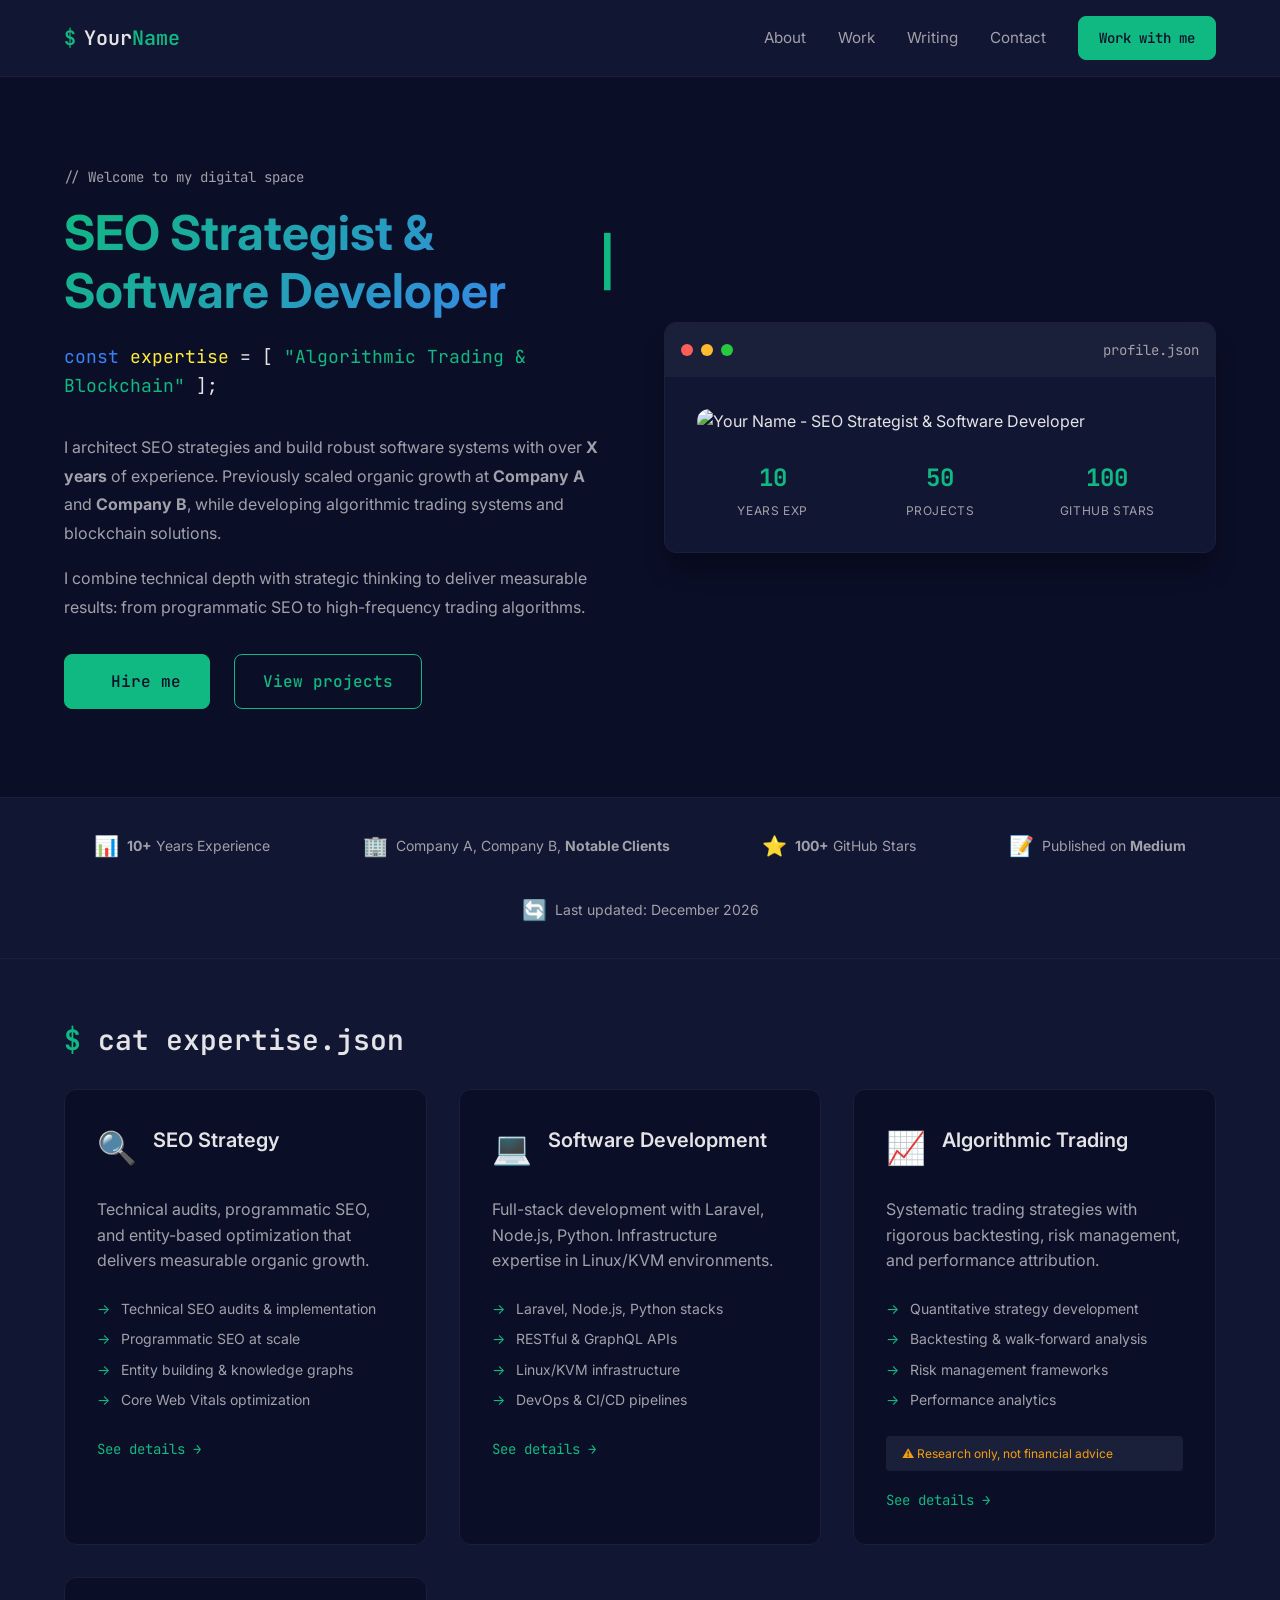
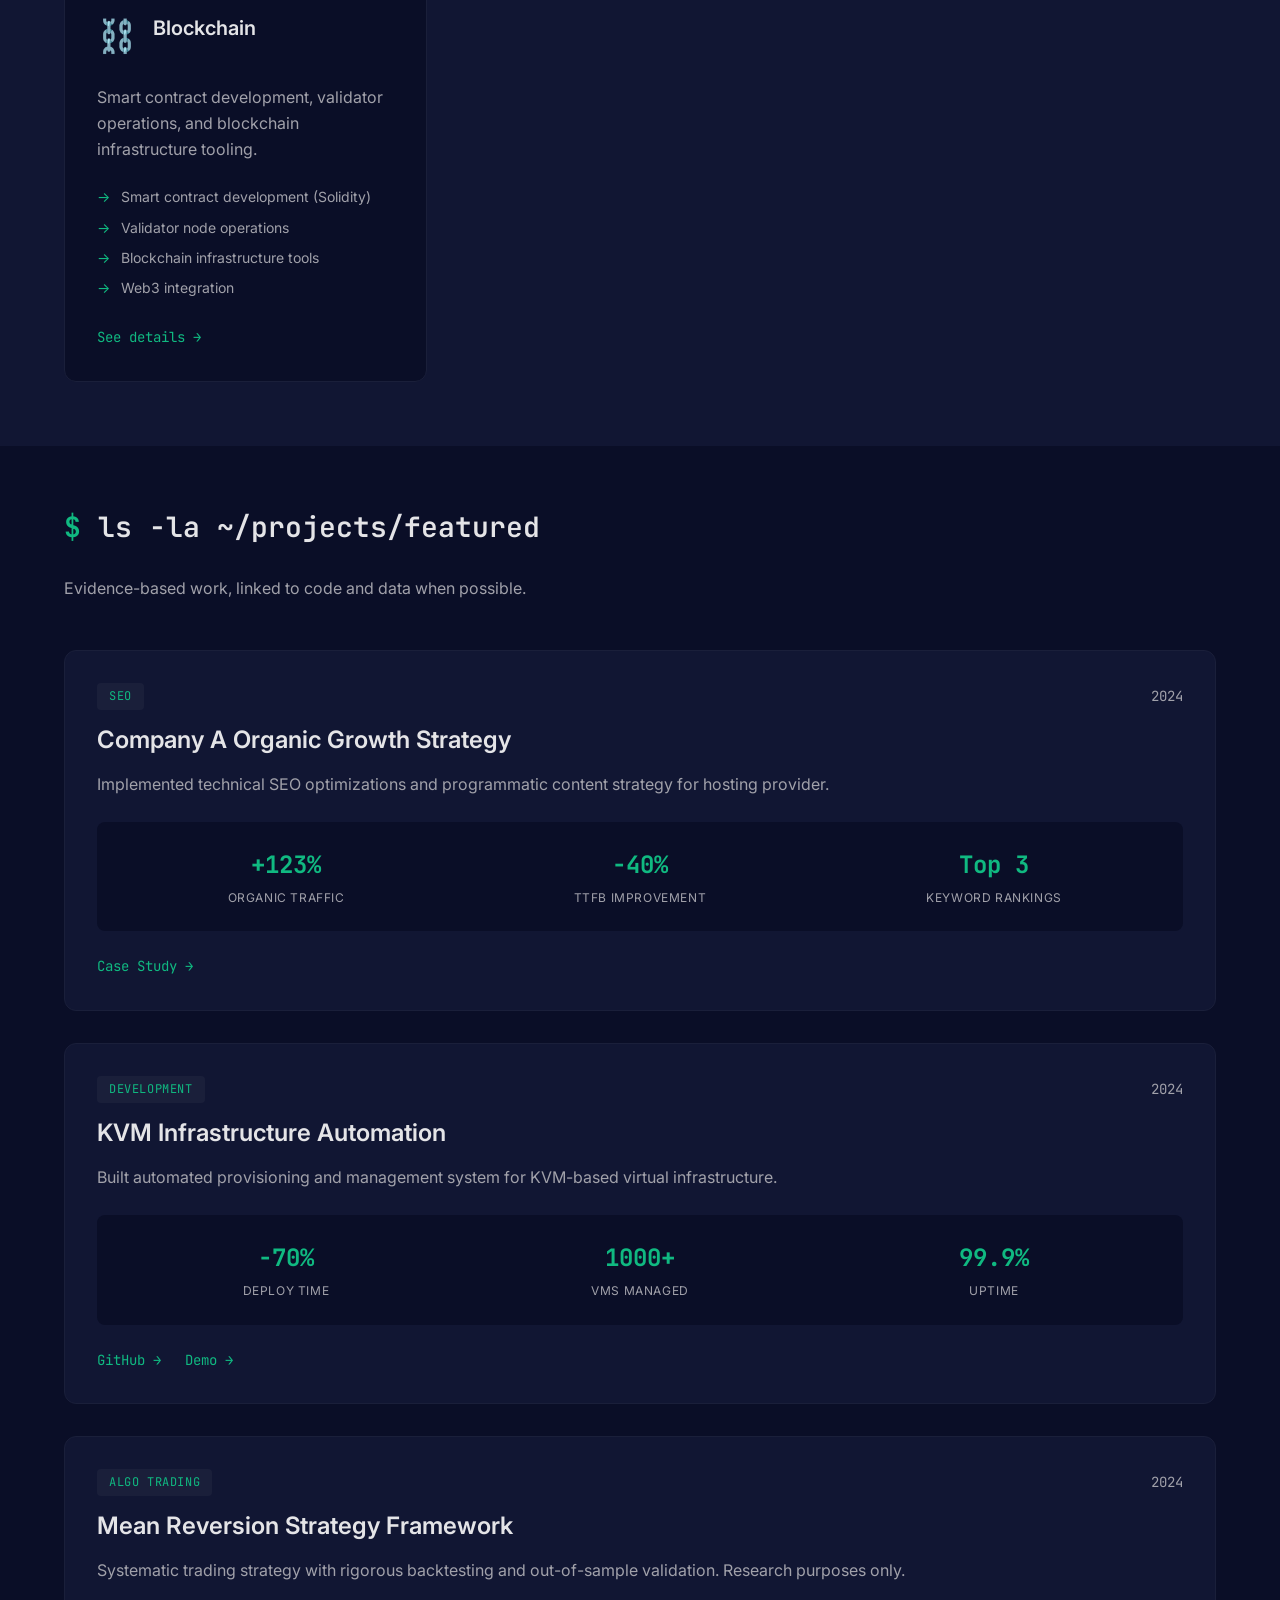
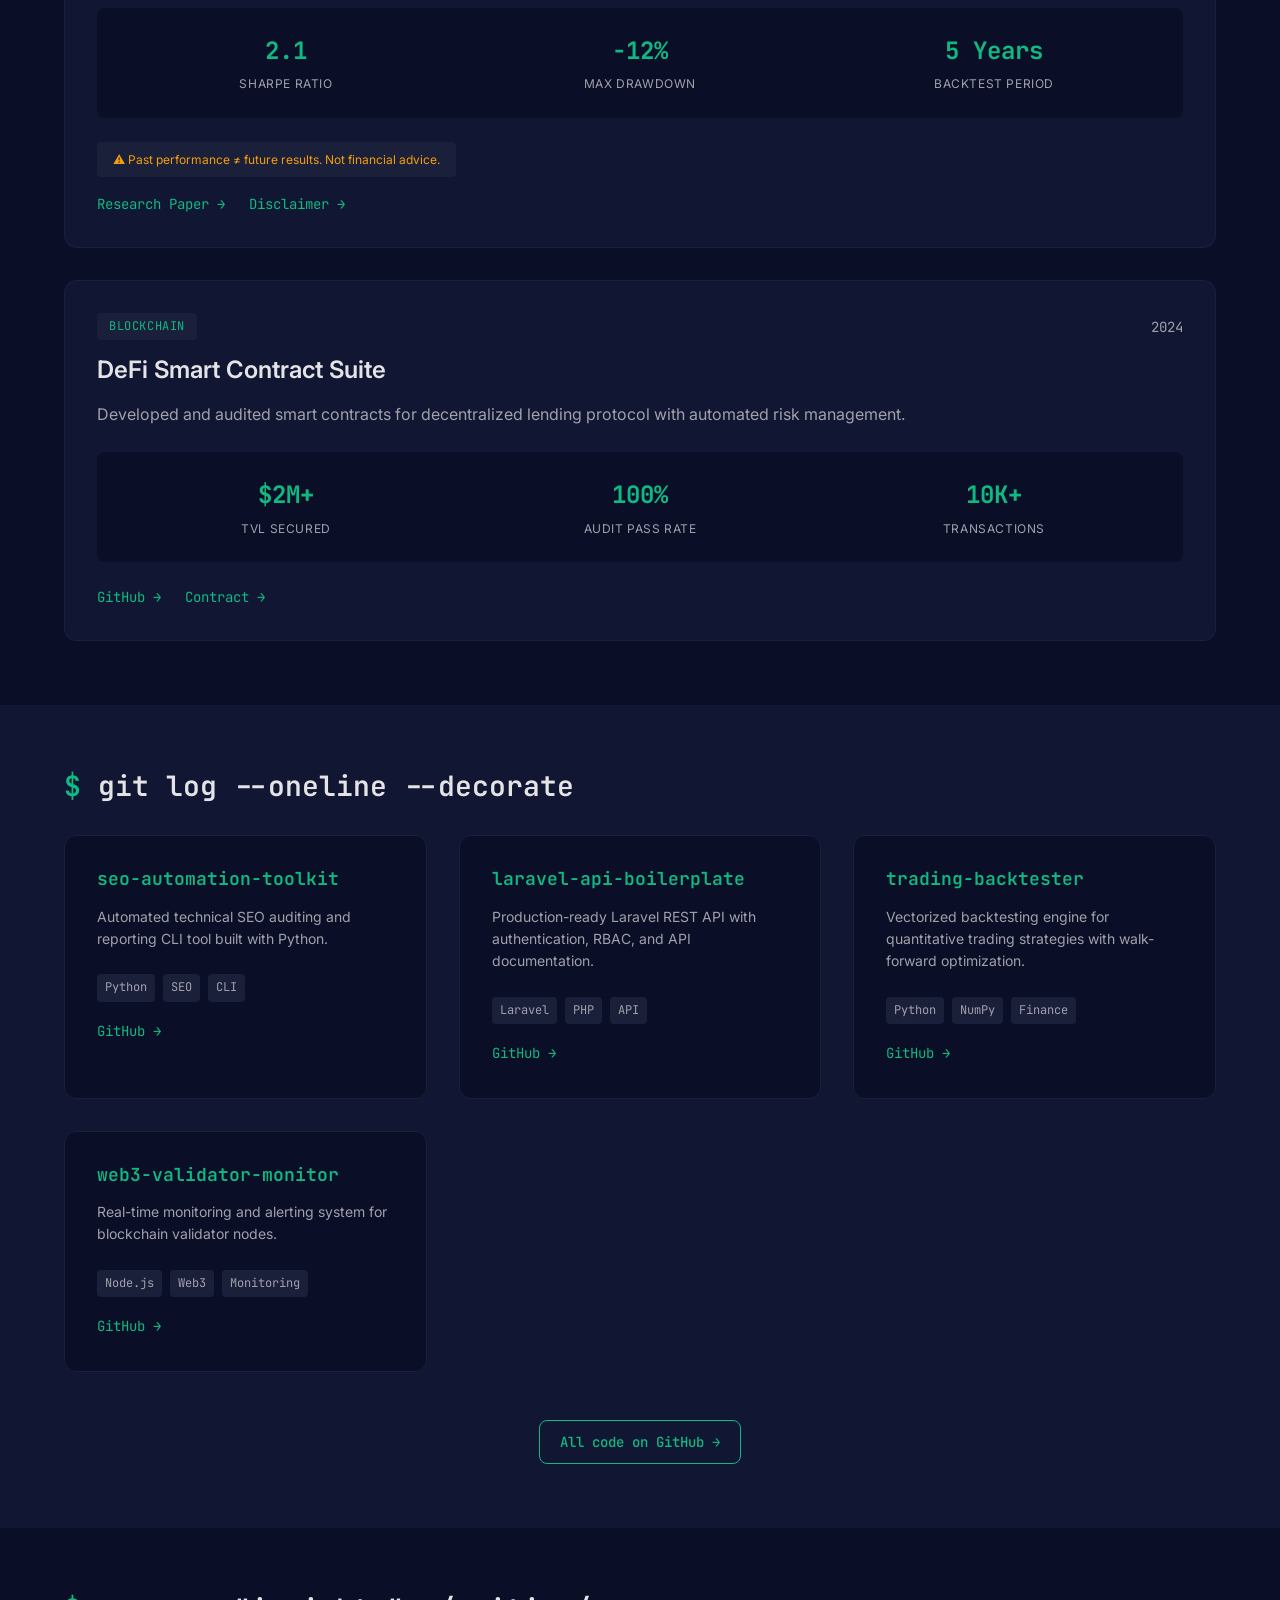
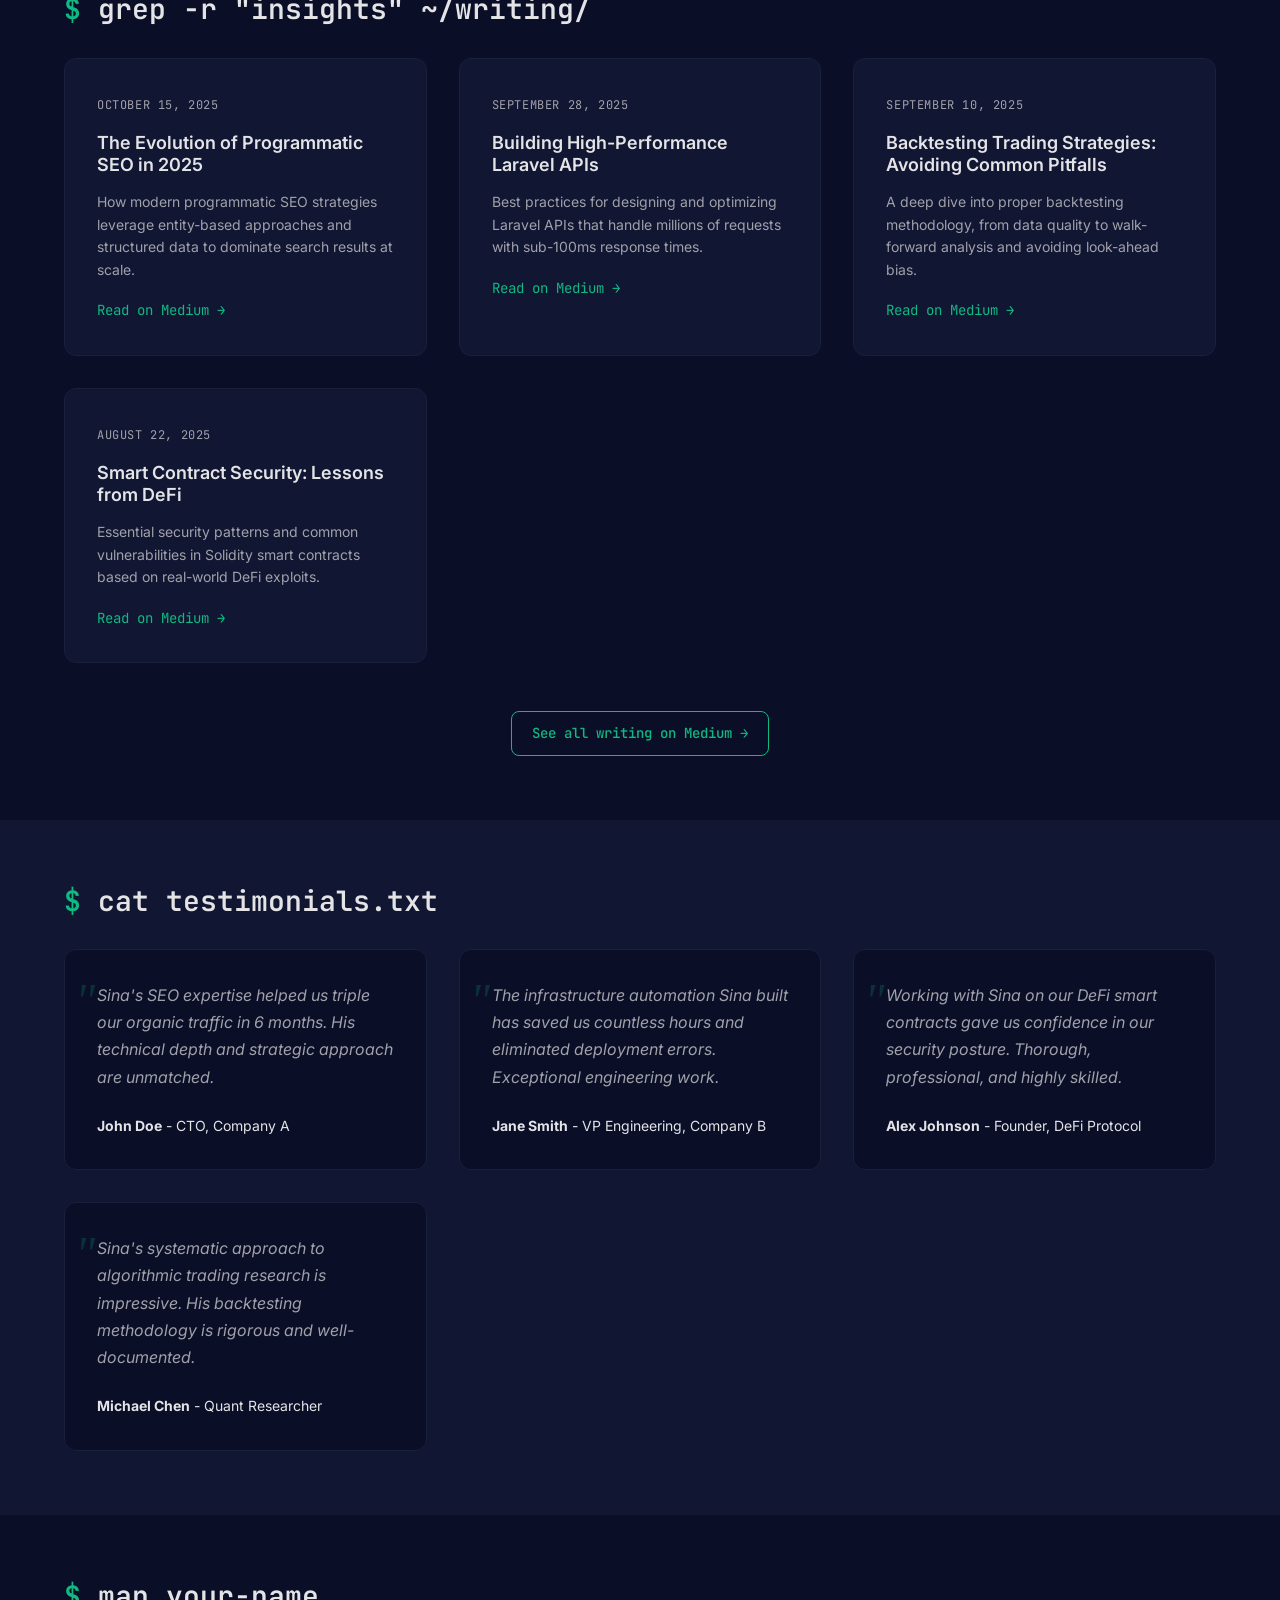
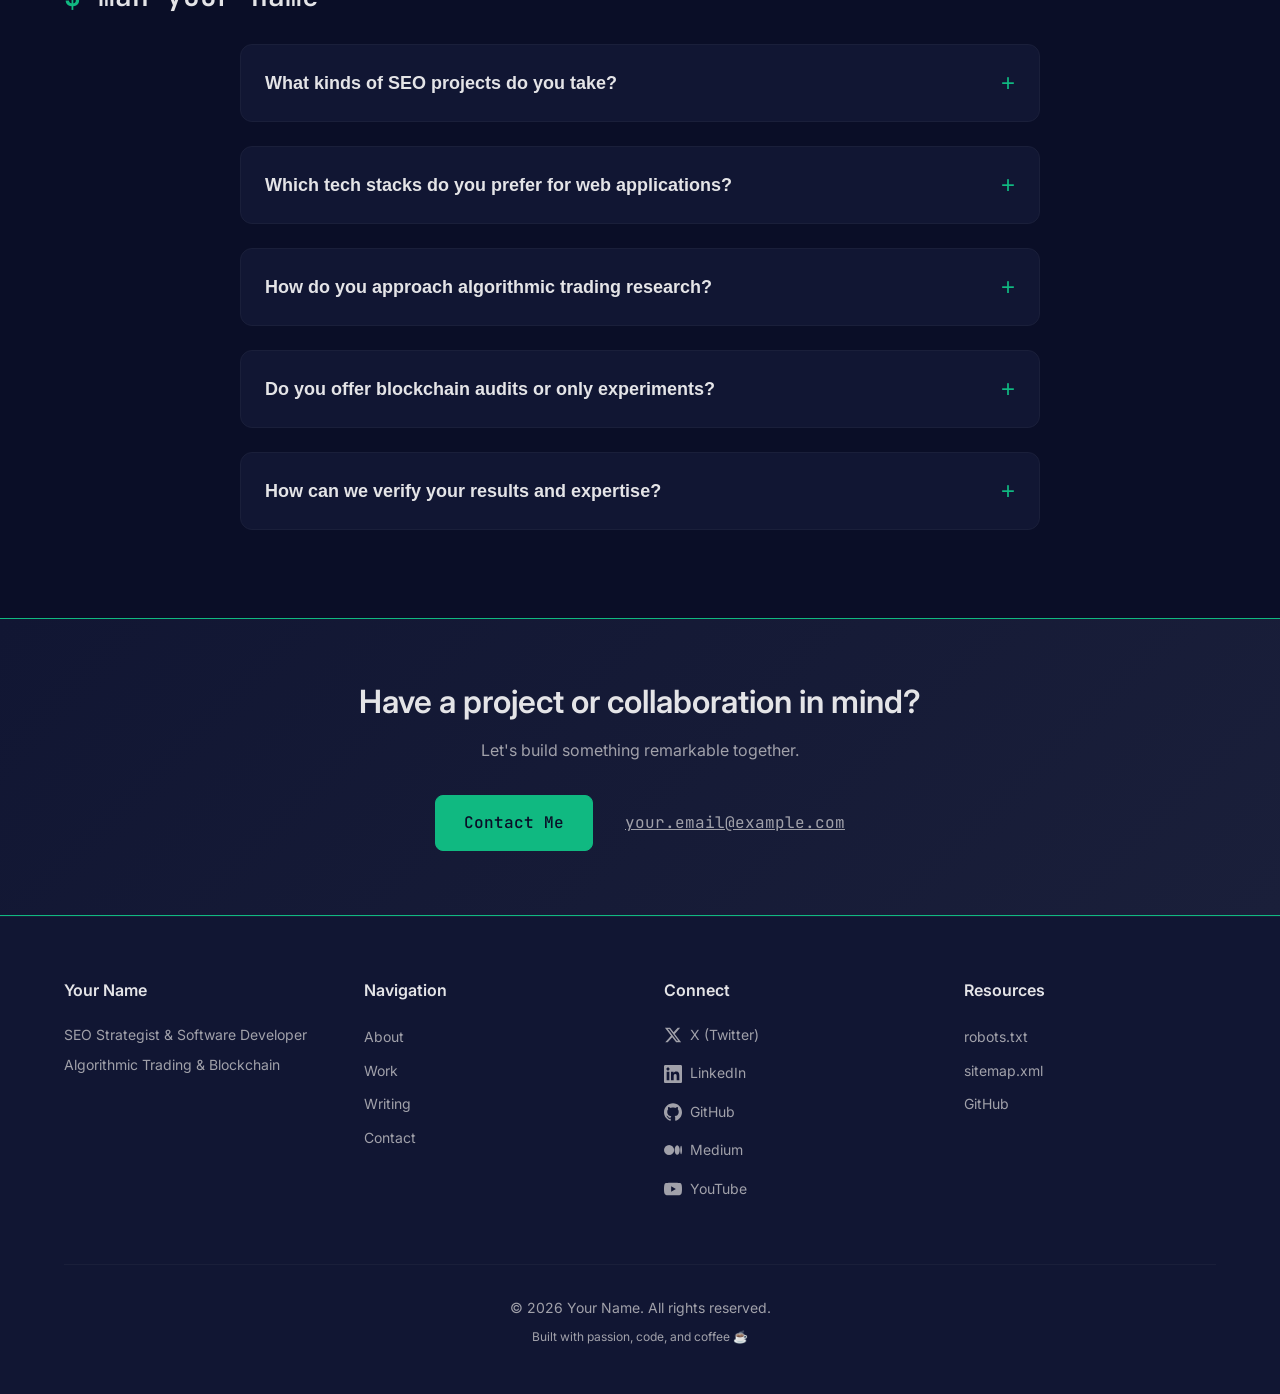
==== index.html @ f7db15b6 "Initial commit: OpenFolio - Open Source Portfolio Template Add complete portfolio template with: - R" ====
<!DOCTYPE html>
<html lang="en">
<head>
    <meta charset="UTF-8">
    <meta name="viewport" content="width=device-width, initial-scale=1.0">
    <title id="page-title">OpenFolio — Developer Portfolio Template</title>
    <meta name="description" id="page-description" content="A modern, SEO-optimized portfolio template for developers, SEO specialists, and tech professionals.">
    <meta name="author" id="page-author" content="OpenFolio">
    <meta name="robots" content="index, follow">
    <link rel="canonical" id="page-canonical" href="https://yourwebsite.com/">

    <!-- Open Graph / Facebook -->
    <meta property="og:type" content="website">
    <meta property="og:url" id="og-url" content="https://yourwebsite.com/">
    <meta property="og:title" id="og-title" content="OpenFolio — Developer Portfolio Template">
    <meta property="og:description" id="og-description" content="A modern, SEO-optimized portfolio template for developers, SEO specialists, and tech professionals.">
    <meta property="og:image" id="og-image" content="https://yourwebsite.com/assets/images/og-image.jpg">

    <!-- Twitter -->
    <meta property="twitter:card" content="summary_large_image">
    <meta property="twitter:url" id="twitter-url" content="https://yourwebsite.com/">
    <meta property="twitter:title" id="twitter-title" content="OpenFolio — Developer Portfolio Template">
    <meta property="twitter:description" id="twitter-description" content="A modern, SEO-optimized portfolio template for developers, SEO specialists, and tech professionals.">
    <meta property="twitter:image" id="twitter-image" content="https://yourwebsite.com/assets/images/og-image.jpg">

    <!-- Favicon -->
    <link rel="icon" type="image/svg+xml" href="/assets/favicon.svg">

    <!-- Styles -->
    <link rel="stylesheet" href="/css/style.css">

    <!-- Fonts -->
    <link rel="preconnect" href="https://fonts.googleapis.com">
    <link rel="preconnect" href="https://fonts.gstatic.com" crossorigin>
    <link href="https://fonts.googleapis.com/css2?family=JetBrains+Mono:wght@300;400;500;600;700&family=Inter:wght@300;400;500;600;700&display=swap" rel="stylesheet">

    <!-- Structured Data will be injected by JavaScript -->
    <script type="application/ld+json" id="person-schema"></script>
    <script type="application/ld+json" id="website-schema"></script>
    <script type="application/ld+json" id="breadcrumb-schema"></script>
    <script type="application/ld+json" id="faq-schema"></script>
</head>
<body>
    <!-- Terminal Boot Loader -->
    <div id="boot-loader" class="boot-loader">
        <div class="terminal-window">
            <div class="terminal-header">
                <span class="terminal-button close"></span>
                <span class="terminal-button minimize"></span>
                <span class="terminal-button maximize"></span>
                <span class="terminal-title" id="boot-terminal-title">user@openfolio:~$</span>
            </div>
            <div class="terminal-body">
                <div class="boot-line">Initializing OpenFolio v1.0.0...</div>
                <div class="boot-line">Loading modules: [SEO] [Programming] [AlgoTrading] [Blockchain]</div>
                <div class="boot-line">System ready. Welcome.</div>
            </div>
        </div>
    </div>

    <!-- Header -->
    <header class="header">
        <nav class="navbar">
            <div class="container">
                <div class="nav-brand">
                    <a href="/" class="logo">
                        <span class="prompt">$</span> <span id="nav-logo-text">OpenFolio</span>
                    </a>
                </div>
                <div class="nav-menu" id="navMenu">
                    <a href="#about" class="nav-link">About</a>
                    <a href="#work" class="nav-link">Work</a>
                    <a href="#writing" class="nav-link">Writing</a>
                    <a href="#contact" class="nav-link">Contact</a>
                    <a href="#contact" class="btn btn-primary">Work with me</a>
                </div>
                <button class="nav-toggle" id="navToggle">
                    <span></span>
                    <span></span>
                    <span></span>
                </button>
            </div>
        </nav>
    </header>

    <!-- Hero Section -->
    <section class="hero" id="about">
        <div class="container">
            <div class="hero-content">
                <div class="hero-text">
                    <div class="code-comment">// Welcome to my digital space</div>
                    <h1 class="hero-title">
                        <span class="typing-effect" id="hero-title-text">SEO Strategist & Software Developer</span>
                        <span class="cursor">|</span>
                    </h1>
                    <p class="hero-subtitle">
                        <span class="keyword">const</span> <span class="variable">expertise</span> = [
                        <span class="string" id="hero-subtitle-text">"Development", "SEO"</span>
                        ];
                    </p>
                    <div class="hero-bio" id="hero-bio">
                        <p>Edit your bio in config.json to tell your story.</p>
                    </div>
                    <div class="hero-cta">
                        <a href="#contact" class="btn btn-primary btn-lg">
                            <span class="prompt">$</span> Hire me
                        </a>
                        <a href="#work" class="btn btn-secondary btn-lg">View projects</a>
                    </div>
                </div>
                <div class="hero-image">
                    <div class="image-wrapper">
                        <div class="code-window">
                            <div class="window-header">
                                <span class="dot red"></span>
                                <span class="dot yellow"></span>
                                <span class="dot green"></span>
                                <span class="window-title">profile.json</span>
                            </div>
                            <div class="window-body">
                                <img src="/assets/images/headshot.jpg" alt="Headshot" class="headshot" id="hero-headshot">
                                <div class="profile-stats">
                                    <div class="stat-item">
                                        <span class="stat-value" data-count="10" id="stat-years">0</span>
                                        <span class="stat-label">Years Exp</span>
                                    </div>
                                    <div class="stat-item">
                                        <span class="stat-value" data-count="50" id="stat-projects">0</span>
                                        <span class="stat-label">Projects</span>
                                    </div>
                                    <div class="stat-item">
                                        <span class="stat-value" data-count="100" id="stat-stars">0</span>
                                        <span class="stat-label">GitHub Stars</span>
                                    </div>
                                </div>
                            </div>
                        </div>
                    </div>
                </div>
            </div>
        </div>
    </section>

    <!-- Trust Bar -->
    <section class="trust-bar">
        <div class="container">
            <div class="trust-indicators" id="trust-indicators">
                <!-- Dynamically populated from config.json -->
            </div>
        </div>
    </section>

    <!-- Expertise Section -->
    <section class="pillars" id="services">
        <div class="container">
            <h2 class="section-title">
                <span class="prompt">$</span> cat expertise.json
            </h2>
            <div class="pillars-grid" id="expertise-grid">
                <!-- Dynamically populated from config.json -->
            </div>
        </div>
    </section>

    <!-- Selected Work -->
    <section class="work" id="work">
        <div class="container">
            <h2 class="section-title">
                <span class="prompt">$</span> ls -la ~/projects/featured
            </h2>
            <p class="section-subtitle">Evidence-based work, linked to code and data when possible.</p>
            <div class="work-grid" id="work-grid">
                <!-- Dynamically populated from config.json -->
            </div>
        </div>
    </section>

    <!-- Projects & Code -->
    <section class="projects">
        <div class="container">
            <h2 class="section-title">
                <span class="prompt">$</span> git log --oneline --decorate
            </h2>
            <div class="projects-grid" id="projects-grid">
                <!-- Dynamically populated from config.json -->
            </div>
            <div class="projects-footer">
                <a href="#" id="github-all-link" class="btn btn-secondary" target="_blank" rel="noopener">
                    All code on GitHub →
                </a>
            </div>
        </div>
    </section>

    <!-- Writing -->
    <section class="writing" id="writing">
        <div class="container">
            <h2 class="section-title">
                <span class="prompt">$</span> grep -r "insights" ~/writing/
            </h2>
            <div class="articles-grid" id="articles-grid">
                <!-- Dynamically populated from config.json -->
            </div>
            <div class="writing-footer">
                <a href="#" id="medium-all-link" class="btn btn-secondary" target="_blank" rel="noopener ugc nofollow">
                    See all writing on Medium →
                </a>
            </div>
        </div>
    </section>

    <!-- Testimonials -->
    <section class="testimonials">
        <div class="container">
            <h2 class="section-title">
                <span class="prompt">$</span> cat testimonials.txt
            </h2>
            <div class="testimonials-grid" id="testimonials-grid">
                <!-- Dynamically populated from config.json -->
            </div>
        </div>
    </section>

    <!-- FAQs -->
    <section class="faq">
        <div class="container">
            <h2 class="section-title">
                <span class="prompt">$</span> man <span id="faq-name">openfolio</span>
            </h2>
            <div class="faq-list" id="faq-list">
                <!-- Dynamically populated from config.json -->
            </div>
        </div>
    </section>

    <!-- Contact Strip -->
    <section class="contact-strip" id="contact">
        <div class="container">
            <div class="contact-content">
                <h2 class="contact-title">Have a project or collaboration in mind?</h2>
                <p class="contact-text">Let's build something remarkable together.</p>
                <div class="contact-actions">
                    <a href="#contact" class="btn btn-primary btn-lg" id="contact-btn">Contact Me</a>
                    <a href="mailto:your.email@example.com" class="email-link" id="email-link">your.email@example.com</a>
                </div>
            </div>
        </div>
    </section>

    <!-- Footer -->
    <footer class="footer">
        <div class="container">
            <div class="footer-grid">
                <div class="footer-col">
                    <h4 class="footer-title" id="footer-name">OpenFolio</h4>
                    <p class="footer-text" id="footer-title">Developer Portfolio Template</p>
                    <p class="footer-text" id="footer-subtitle">Modern & SEO-Optimized</p>
                </div>

                <div class="footer-col">
                    <h4 class="footer-title">Navigation</h4>
                    <ul class="footer-links">
                        <li><a href="#about">About</a></li>
                        <li><a href="#work">Work</a></li>
                        <li><a href="#writing">Writing</a></li>
                        <li><a href="#contact">Contact</a></li>
                    </ul>
                </div>

                <div class="footer-col">
                    <h4 class="footer-title">Connect</h4>
                    <ul class="footer-social" id="footer-social">
                        <!-- Dynamically populated from config.json -->
                    </ul>
                </div>

                <div class="footer-col">
                    <h4 class="footer-title">Resources</h4>
                    <ul class="footer-links">
                        <li><a href="/robots.txt">robots.txt</a></li>
                        <li><a href="/sitemap.xml">sitemap.xml</a></li>
                        <li><a href="https://github.com/sina-nasiri/openfolio" target="_blank" rel="noopener">GitHub</a></li>
                    </ul>
                </div>
            </div>

            <div class="footer-bottom">
                <p class="copyright" id="footer-copyright">
                    © <span id="current-year">2025</span> OpenFolio. Open Source Portfolio Template.
                </p>
                <p class="footer-meta">
                    Built with passion, code, and coffee ☕
                </p>
            </div>
        </div>
    </footer>

    <!-- Scripts -->
    <script src="/js/main.js"></script>
</body>
</html>
---- css/style.css ----
/* =========================================
   OpenFolio - Developer Portfolio Theme
   Modern, Terminal-Inspired Design
   ========================================= */

/* CSS Variables */
:root {
  /* Colors - Terminal Theme */
  --color-bg: #0a0e27;
  --color-bg-secondary: #111633;
  --color-bg-tertiary: #1a1f3a;
  --color-text: #e4e4e7;
  --color-text-muted: #a1a1aa;
  --color-primary: #10b981;
  --color-primary-dark: #059669;
  --color-accent: #3b82f6;
  --color-warning: #f59e0b;
  --color-error: #ef4444;
  --color-terminal-green: #00ff41;
  --color-terminal-blue: #00d9ff;
  --color-terminal-yellow: #ffeb3b;

  /* Typography */
  --font-mono: 'JetBrains Mono', 'Fira Code', 'Courier New', monospace;
  --font-sans: 'Inter', -apple-system, BlinkMacSystemFont, 'Segoe UI', sans-serif;

  /* Spacing */
  --spacing-xs: 0.5rem;
  --spacing-sm: 1rem;
  --spacing-md: 1.5rem;
  --spacing-lg: 2rem;
  --spacing-xl: 3rem;
  --spacing-2xl: 4rem;

  /* Border Radius */
  --radius-sm: 0.25rem;
  --radius-md: 0.5rem;
  --radius-lg: 0.75rem;
  --radius-xl: 1rem;

  /* Transitions */
  --transition-fast: 150ms ease;
  --transition-base: 300ms ease;
  --transition-slow: 500ms ease;

  /* Shadows */
  --shadow-sm: 0 1px 2px 0 rgba(0, 0, 0, 0.3);
  --shadow-md: 0 4px 6px -1px rgba(0, 0, 0, 0.3);
  --shadow-lg: 0 10px 15px -3px rgba(0, 0, 0, 0.3);
  --shadow-xl: 0 20px 25px -5px rgba(0, 0, 0, 0.3);
  --shadow-glow: 0 0 20px rgba(16, 185, 129, 0.3);
}

/* Reset & Base Styles */
* {
  margin: 0;
  padding: 0;
  box-sizing: border-box;
}

html {
  scroll-behavior: smooth;
  font-size: 16px;
}

body {
  font-family: var(--font-sans);
  background-color: var(--color-bg);
  color: var(--color-text);
  line-height: 1.6;
  overflow-x: hidden;
}

/* Typography */
h1, h2, h3, h4, h5, h6 {
  font-weight: 600;
  line-height: 1.2;
  margin-bottom: var(--spacing-sm);
}

h1 { font-size: 2.5rem; }
h2 { font-size: 2rem; }
h3 { font-size: 1.5rem; }
h4 { font-size: 1.25rem; }

p {
  margin-bottom: var(--spacing-sm);
}

a {
  color: var(--color-primary);
  text-decoration: none;
  transition: color var(--transition-fast);
}

a:hover {
  color: var(--color-primary-dark);
}

/* Container */
.container {
  max-width: 1200px;
  margin: 0 auto;
  padding: 0 var(--spacing-md);
}

/* Terminal Boot Loader */
.boot-loader {
  position: fixed;
  top: 0;
  left: 0;
  width: 100%;
  height: 100%;
  background-color: var(--color-bg);
  display: flex;
  align-items: center;
  justify-content: center;
  z-index: 9999;
  animation: fadeOut 0.5s ease 2.5s forwards;
}

@keyframes fadeOut {
  to {
    opacity: 0;
    visibility: hidden;
  }
}

.terminal-window {
  background-color: var(--color-bg-secondary);
  border-radius: var(--radius-lg);
  overflow: hidden;
  box-shadow: var(--shadow-xl);
  min-width: 500px;
  border: 1px solid var(--color-bg-tertiary);
}

.terminal-header {
  background-color: var(--color-bg-tertiary);
  padding: var(--spacing-sm);
  display: flex;
  align-items: center;
  gap: var(--spacing-xs);
}

.terminal-button {
  width: 12px;
  height: 12px;
  border-radius: 50%;
}

.terminal-button.close { background-color: #ff5f56; }
.terminal-button.minimize { background-color: #ffbd2e; }
.terminal-button.maximize { background-color: #27c93f; }

.terminal-title {
  margin-left: auto;
  font-family: var(--font-mono);
  font-size: 0.875rem;
  color: var(--color-text-muted);
}

.terminal-body {
  padding: var(--spacing-lg);
  font-family: var(--font-mono);
  font-size: 0.875rem;
}

.boot-line {
  color: var(--color-terminal-green);
  margin-bottom: var(--spacing-xs);
  opacity: 0;
  animation: typeIn 0.5s ease forwards;
}

.boot-line:nth-child(1) { animation-delay: 0.3s; }
.boot-line:nth-child(2) { animation-delay: 0.8s; }
.boot-line:nth-child(3) { animation-delay: 1.5s; }

@keyframes typeIn {
  from { opacity: 0; transform: translateX(-10px); }
  to { opacity: 1; transform: translateX(0); }
}

/* Header & Navigation */
.header {
  background-color: var(--color-bg-secondary);
  border-bottom: 1px solid var(--color-bg-tertiary);
  position: sticky;
  top: 0;
  z-index: 100;
  backdrop-filter: blur(10px);
}

.navbar {
  padding: var(--spacing-sm) 0;
}

.navbar .container {
  display: flex;
  justify-content: space-between;
  align-items: center;
}

.nav-brand .logo {
  font-family: var(--font-mono);
  font-size: 1.25rem;
  font-weight: 600;
  color: var(--color-text);
  display: flex;
  align-items: center;
  gap: 0.5rem;
}

.prompt {
  color: var(--color-primary);
}

.highlight {
  color: var(--color-primary);
}

.nav-menu {
  display: flex;
  align-items: center;
  gap: var(--spacing-lg);
}

.nav-link {
  color: var(--color-text-muted);
  font-size: 0.95rem;
  transition: color var(--transition-fast);
}

.nav-link:hover {
  color: var(--color-primary);
}

.nav-toggle {
  display: none;
  flex-direction: column;
  gap: 5px;
  background: none;
  border: none;
  cursor: pointer;
}

.nav-toggle span {
  width: 25px;
  height: 2px;
  background-color: var(--color-text);
  transition: all var(--transition-fast);
}

/* Buttons */
.btn {
  display: inline-flex;
  align-items: center;
  gap: var(--spacing-xs);
  padding: 0.625rem 1.25rem;
  font-family: var(--font-mono);
  font-size: 0.875rem;
  font-weight: 500;
  border-radius: var(--radius-md);
  border: 1px solid transparent;
  cursor: pointer;
  transition: all var(--transition-fast);
  text-decoration: none;
}

.btn-primary {
  background-color: var(--color-primary);
  color: var(--color-bg);
  border-color: var(--color-primary);
}

.btn-primary:hover {
  background-color: var(--color-primary-dark);
  box-shadow: var(--shadow-glow);
  transform: translateY(-2px);
}

.btn-secondary {
  background-color: transparent;
  color: var(--color-primary);
  border-color: var(--color-primary);
}

.btn-secondary:hover {
  background-color: var(--color-primary);
  color: var(--color-bg);
}

.btn-lg {
  padding: 0.875rem 1.75rem;
  font-size: 1rem;
}

/* Hero Section */
.hero {
  padding: var(--spacing-2xl) 0;
  min-height: 80vh;
  display: flex;
  align-items: center;
}

.hero-content {
  display: grid;
  grid-template-columns: 1fr 1fr;
  gap: var(--spacing-xl);
  align-items: center;
}

.code-comment {
  font-family: var(--font-mono);
  color: var(--color-text-muted);
  font-size: 0.875rem;
  margin-bottom: var(--spacing-sm);
}

.hero-title {
  font-size: 3rem;
  font-weight: 700;
  margin-bottom: var(--spacing-md);
  display: flex;
  align-items: center;
  gap: 0.5rem;
}

.typing-effect {
  background: linear-gradient(135deg, var(--color-primary), var(--color-accent));
  -webkit-background-clip: text;
  -webkit-text-fill-color: transparent;
  background-clip: text;
}

.cursor {
  color: var(--color-primary);
  animation: blink 1s infinite;
}

@keyframes blink {
  0%, 49% { opacity: 1; }
  50%, 100% { opacity: 0; }
}

.hero-subtitle {
  font-family: var(--font-mono);
  font-size: 1.125rem;
  margin-bottom: var(--spacing-lg);
}

.keyword { color: var(--color-accent); }
.variable { color: var(--color-terminal-yellow); }
.string { color: var(--color-primary); }

.hero-bio {
  color: var(--color-text-muted);
  margin-bottom: var(--spacing-lg);
  line-height: 1.8;
}

.hero-cta {
  display: flex;
  gap: var(--spacing-md);
  flex-wrap: wrap;
}

/* Hero Image */
.image-wrapper {
  display: flex;
  justify-content: center;
}

.code-window {
  background-color: var(--color-bg-secondary);
  border-radius: var(--radius-lg);
  overflow: hidden;
  box-shadow: var(--shadow-xl);
  border: 1px solid var(--color-bg-tertiary);
  width: 100%;
}

.window-header {
  background-color: var(--color-bg-tertiary);
  padding: var(--spacing-sm);
  display: flex;
  align-items: center;
  gap: var(--spacing-xs);
}

.dot {
  width: 12px;
  height: 12px;
  border-radius: 50%;
}

.dot.red { background-color: #ff5f56; }
.dot.yellow { background-color: #ffbd2e; }
.dot.green { background-color: #27c93f; }

.window-title {
  margin-left: auto;
  font-family: var(--font-mono);
  font-size: 0.875rem;
  color: var(--color-text-muted);
}

.window-body {
  padding: var(--spacing-lg);
}

.headshot {
  width: 100%;
  border-radius: var(--radius-lg);
  margin-bottom: var(--spacing-md);
}

.profile-stats {
  display: grid;
  grid-template-columns: repeat(3, 1fr);
  gap: var(--spacing-sm);
  text-align: center;
}

.stat-item {
  display: flex;
  flex-direction: column;
  gap: 0.25rem;
}

.stat-value {
  font-family: var(--font-mono);
  font-size: 1.5rem;
  font-weight: 700;
  color: var(--color-primary);
}

.stat-label {
  font-size: 0.75rem;
  color: var(--color-text-muted);
  text-transform: uppercase;
  letter-spacing: 0.05em;
}

/* Trust Bar */
.trust-bar {
  background-color: var(--color-bg-secondary);
  padding: var(--spacing-lg) 0;
  border-top: 1px solid var(--color-bg-tertiary);
  border-bottom: 1px solid var(--color-bg-tertiary);
}

.trust-indicators {
  display: flex;
  justify-content: space-around;
  align-items: center;
  gap: var(--spacing-lg);
  flex-wrap: wrap;
}

.trust-item {
  display: flex;
  align-items: center;
  gap: var(--spacing-xs);
  font-size: 0.875rem;
  color: var(--color-text-muted);
}

.trust-icon {
  font-size: 1.25rem;
}

/* Section Styles */
section {
  padding: var(--spacing-2xl) 0;
}

.section-title {
  font-family: var(--font-mono);
  font-size: 1.75rem;
  margin-bottom: var(--spacing-lg);
  color: var(--color-text);
}

.section-subtitle {
  color: var(--color-text-muted);
  margin-bottom: var(--spacing-xl);
}

/* Pillars / Expertise */
.pillars {
  background-color: var(--color-bg-secondary);
}

.pillars-grid {
  display: grid;
  grid-template-columns: repeat(auto-fit, minmax(280px, 1fr));
  gap: var(--spacing-lg);
}

.pillar-card {
  background-color: var(--color-bg);
  border: 1px solid var(--color-bg-tertiary);
  border-radius: var(--radius-lg);
  padding: var(--spacing-lg);
  transition: all var(--transition-base);
}

.pillar-card:hover {
  border-color: var(--color-primary);
  transform: translateY(-5px);
  box-shadow: var(--shadow-glow);
}

.card-header {
  display: flex;
  align-items: center;
  gap: var(--spacing-sm);
  margin-bottom: var(--spacing-md);
}

.card-icon {
  font-size: 2rem;
}

.card-title {
  font-size: 1.25rem;
  color: var(--color-text);
}

.card-body p {
  color: var(--color-text-muted);
  margin-bottom: var(--spacing-md);
}

.feature-list {
  list-style: none;
  margin-bottom: var(--spacing-md);
}

.feature-list li {
  padding-left: var(--spacing-md);
  margin-bottom: var(--spacing-xs);
  color: var(--color-text-muted);
  font-size: 0.875rem;
  position: relative;
}

.feature-list li::before {
  content: "→";
  position: absolute;
  left: 0;
  color: var(--color-primary);
}

.disclaimer-note {
  background-color: var(--color-bg-tertiary);
  padding: var(--spacing-xs) var(--spacing-sm);
  border-radius: var(--radius-sm);
  font-size: 0.75rem;
  color: var(--color-warning);
  margin-bottom: var(--spacing-sm);
}

.card-link {
  font-family: var(--font-mono);
  font-size: 0.875rem;
  color: var(--color-primary);
  transition: all var(--transition-fast);
}

.card-link:hover {
  color: var(--color-primary-dark);
  gap: 0.75rem;
}

/* Work Grid */
.work-grid {
  display: grid;
  gap: var(--spacing-lg);
}

.work-card {
  background-color: var(--color-bg-secondary);
  border: 1px solid var(--color-bg-tertiary);
  border-radius: var(--radius-lg);
  padding: var(--spacing-lg);
  transition: all var(--transition-base);
}

.work-card:hover {
  border-color: var(--color-primary);
  box-shadow: var(--shadow-lg);
}

.work-header {
  display: flex;
  justify-content: space-between;
  align-items: center;
  margin-bottom: var(--spacing-sm);
}

.work-category {
  background-color: var(--color-bg-tertiary);
  color: var(--color-primary);
  padding: 0.25rem 0.75rem;
  border-radius: var(--radius-sm);
  font-family: var(--font-mono);
  font-size: 0.75rem;
  text-transform: uppercase;
  letter-spacing: 0.05em;
}

.work-date {
  font-family: var(--font-mono);
  font-size: 0.875rem;
  color: var(--color-text-muted);
}

.work-title {
  font-size: 1.5rem;
  margin-bottom: var(--spacing-sm);
}

.work-description {
  color: var(--color-text-muted);
  margin-bottom: var(--spacing-md);
  line-height: 1.7;
}

.work-metrics {
  display: grid;
  grid-template-columns: repeat(auto-fit, minmax(120px, 1fr));
  gap: var(--spacing-md);
  margin-bottom: var(--spacing-md);
  padding: var(--spacing-md);
  background-color: var(--color-bg);
  border-radius: var(--radius-md);
}

.metric {
  text-align: center;
}

.metric-value {
  display: block;
  font-family: var(--font-mono);
  font-size: 1.5rem;
  font-weight: 700;
  color: var(--color-primary);
  margin-bottom: 0.25rem;
}

.metric-label {
  display: block;
  font-size: 0.75rem;
  color: var(--color-text-muted);
  text-transform: uppercase;
  letter-spacing: 0.05em;
}

.disclaimer-badge {
  background-color: var(--color-bg-tertiary);
  color: var(--color-warning);
  padding: var(--spacing-xs) var(--spacing-sm);
  border-radius: var(--radius-sm);
  font-size: 0.75rem;
  margin-bottom: var(--spacing-sm);
  display: inline-block;
}

.work-links {
  display: flex;
  gap: var(--spacing-md);
  flex-wrap: wrap;
}

.work-link {
  font-family: var(--font-mono);
  font-size: 0.875rem;
  color: var(--color-primary);
}

/* Projects */
.projects {
  background-color: var(--color-bg-secondary);
}

.projects-grid {
  display: grid;
  grid-template-columns: repeat(auto-fit, minmax(280px, 1fr));
  gap: var(--spacing-lg);
  margin-bottom: var(--spacing-xl);
}

.project-card {
  background-color: var(--color-bg);
  border: 1px solid var(--color-bg-tertiary);
  border-radius: var(--radius-lg);
  padding: var(--spacing-lg);
  transition: all var(--transition-base);
}

.project-card:hover {
  border-color: var(--color-primary);
  transform: translateY(-5px);
}

.project-name {
  font-family: var(--font-mono);
  font-size: 1.125rem;
  margin-bottom: var(--spacing-sm);
  color: var(--color-primary);
}

.project-desc {
  color: var(--color-text-muted);
  font-size: 0.875rem;
  margin-bottom: var(--spacing-md);
  line-height: 1.6;
}

.project-meta {
  display: flex;
  gap: var(--spacing-xs);
  flex-wrap: wrap;
  margin-bottom: var(--spacing-sm);
}

.tech-tag {
  background-color: var(--color-bg-tertiary);
  color: var(--color-text-muted);
  padding: 0.25rem 0.5rem;
  border-radius: var(--radius-sm);
  font-family: var(--font-mono);
  font-size: 0.75rem;
}

.project-link {
  font-family: var(--font-mono);
  font-size: 0.875rem;
  color: var(--color-primary);
}

.projects-footer {
  text-align: center;
}

/* Writing / Articles */
.articles-grid {
  display: grid;
  grid-template-columns: repeat(auto-fit, minmax(280px, 1fr));
  gap: var(--spacing-lg);
  margin-bottom: var(--spacing-xl);
}

.article-card {
  background-color: var(--color-bg-secondary);
  border: 1px solid var(--color-bg-tertiary);
  border-radius: var(--radius-lg);
  padding: var(--spacing-lg);
  transition: all var(--transition-base);
}

.article-card:hover {
  border-color: var(--color-primary);
  transform: translateY(-5px);
}

.article-date {
  font-family: var(--font-mono);
  font-size: 0.75rem;
  color: var(--color-text-muted);
  text-transform: uppercase;
  letter-spacing: 0.05em;
}

.article-title {
  font-size: 1.125rem;
  margin: var(--spacing-sm) 0;
  color: var(--color-text);
}

.article-excerpt {
  color: var(--color-text-muted);
  font-size: 0.875rem;
  line-height: 1.6;
  margin-bottom: var(--spacing-sm);
}

.article-link {
  font-family: var(--font-mono);
  font-size: 0.875rem;
  color: var(--color-primary);
}

.writing-footer {
  text-align: center;
}

/* Testimonials */
.testimonials {
  background-color: var(--color-bg-secondary);
}

.testimonials-grid {
  display: grid;
  grid-template-columns: repeat(auto-fit, minmax(280px, 1fr));
  gap: var(--spacing-lg);
}

.testimonial-card {
  background-color: var(--color-bg);
  border: 1px solid var(--color-bg-tertiary);
  border-radius: var(--radius-lg);
  padding: var(--spacing-lg);
  position: relative;
}

.testimonial-text {
  color: var(--color-text-muted);
  font-style: italic;
  margin-bottom: var(--spacing-md);
  line-height: 1.7;
}

.testimonial-text::before {
  content: '"';
  font-size: 3rem;
  color: var(--color-primary);
  opacity: 0.2;
  position: absolute;
  top: 10px;
  left: 10px;
  font-family: serif;
}

.testimonial-author {
  font-size: 0.875rem;
  color: var(--color-text);
}

/* FAQ */
.faq-list {
  max-width: 800px;
  margin: 0 auto;
}

.faq-item {
  background-color: var(--color-bg-secondary);
  border: 1px solid var(--color-bg-tertiary);
  border-radius: var(--radius-lg);
  margin-bottom: var(--spacing-md);
  overflow: hidden;
}

.faq-question {
  margin: 0;
}

.faq-toggle {
  width: 100%;
  padding: var(--spacing-md);
  background: none;
  border: none;
  text-align: left;
  font-size: 1.125rem;
  font-weight: 600;
  color: var(--color-text);
  cursor: pointer;
  display: flex;
  justify-content: space-between;
  align-items: center;
  transition: all var(--transition-fast);
}

.faq-toggle:hover {
  color: var(--color-primary);
}

.faq-icon {
  color: var(--color-primary);
  font-size: 1.5rem;
  font-weight: 300;
  transition: transform var(--transition-fast);
}

.faq-toggle[aria-expanded="true"] .faq-icon {
  transform: rotate(45deg);
}

.faq-answer {
  max-height: 0;
  overflow: hidden;
  transition: max-height var(--transition-base);
}

.faq-answer > div {
  padding: 0 var(--spacing-md) var(--spacing-md);
}

.faq-answer p {
  color: var(--color-text-muted);
  line-height: 1.7;
}

/* Contact Strip */
.contact-strip {
  background: linear-gradient(135deg, var(--color-bg-secondary), var(--color-bg-tertiary));
  border-top: 1px solid var(--color-primary);
  border-bottom: 1px solid var(--color-primary);
}

.contact-content {
  text-align: center;
  max-width: 600px;
  margin: 0 auto;
}

.contact-title {
  font-size: 2rem;
  margin-bottom: var(--spacing-sm);
}

.contact-text {
  color: var(--color-text-muted);
  margin-bottom: var(--spacing-lg);
}

.contact-actions {
  display: flex;
  justify-content: center;
  align-items: center;
  gap: var(--spacing-lg);
  flex-wrap: wrap;
}

.email-link {
  font-family: var(--font-mono);
  color: var(--color-text-muted);
  text-decoration: underline;
}

/* Footer */
.footer {
  background-color: var(--color-bg-secondary);
  border-top: 1px solid var(--color-bg-tertiary);
  padding: var(--spacing-2xl) 0 var(--spacing-lg);
}

.footer-grid {
  display: grid;
  grid-template-columns: repeat(auto-fit, minmax(200px, 1fr));
  gap: var(--spacing-xl);
  margin-bottom: var(--spacing-xl);
}

.footer-title {
  color: var(--color-text);
  font-size: 1rem;
  margin-bottom: var(--spacing-md);
}

.footer-text {
  color: var(--color-text-muted);
  font-size: 0.875rem;
  margin-bottom: var(--spacing-xs);
}

.footer-links {
  list-style: none;
}

.footer-links li {
  margin-bottom: var(--spacing-xs);
}

.footer-links a {
  color: var(--color-text-muted);
  font-size: 0.875rem;
  transition: color var(--transition-fast);
}

.footer-links a:hover {
  color: var(--color-primary);
}

.footer-social {
  list-style: none;
}

.footer-social li {
  margin-bottom: var(--spacing-sm);
}

.footer-social a {
  color: var(--color-text-muted);
  font-size: 0.875rem;
  display: flex;
  align-items: center;
  gap: var(--spacing-xs);
  transition: color var(--transition-fast);
}

.footer-social a:hover {
  color: var(--color-primary);
}

.social-icon {
  width: 18px;
  height: 18px;
}

.footer-bottom {
  text-align: center;
  padding-top: var(--spacing-lg);
  border-top: 1px solid var(--color-bg-tertiary);
}

.copyright {
  color: var(--color-text-muted);
  font-size: 0.875rem;
  margin-bottom: var(--spacing-xs);
}

.footer-meta {
  color: var(--color-text-muted);
  font-size: 0.75rem;
}

/* Responsive Design */
@media (max-width: 968px) {
  .hero-content {
    grid-template-columns: 1fr;
  }

  .hero-title {
    font-size: 2.5rem;
  }

  .nav-menu {
    position: fixed;
    top: 60px;
    left: -100%;
    width: 100%;
    height: calc(100vh - 60px);
    background-color: var(--color-bg-secondary);
    flex-direction: column;
    padding: var(--spacing-xl);
    transition: left var(--transition-base);
  }

  .nav-menu.active {
    left: 0;
  }

  .nav-toggle {
    display: flex;
  }
}

@media (max-width: 640px) {
  html {
    font-size: 14px;
  }

  .hero-title {
    font-size: 2rem;
  }

  .terminal-window {
    min-width: 300px;
  }

  .trust-indicators {
    flex-direction: column;
    align-items: flex-start;
  }
}

/* Animations */
@keyframes fadeInUp {
  from {
    opacity: 0;
    transform: translateY(30px);
  }
  to {
    opacity: 1;
    transform: translateY(0);
  }
}

.fade-in-up {
  animation: fadeInUp 0.6s ease forwards;
}

/* Print Styles */
@media print {
  .boot-loader,
  .header,
  .nav-toggle,
  .btn,
  .contact-strip {
    display: none;
  }
}
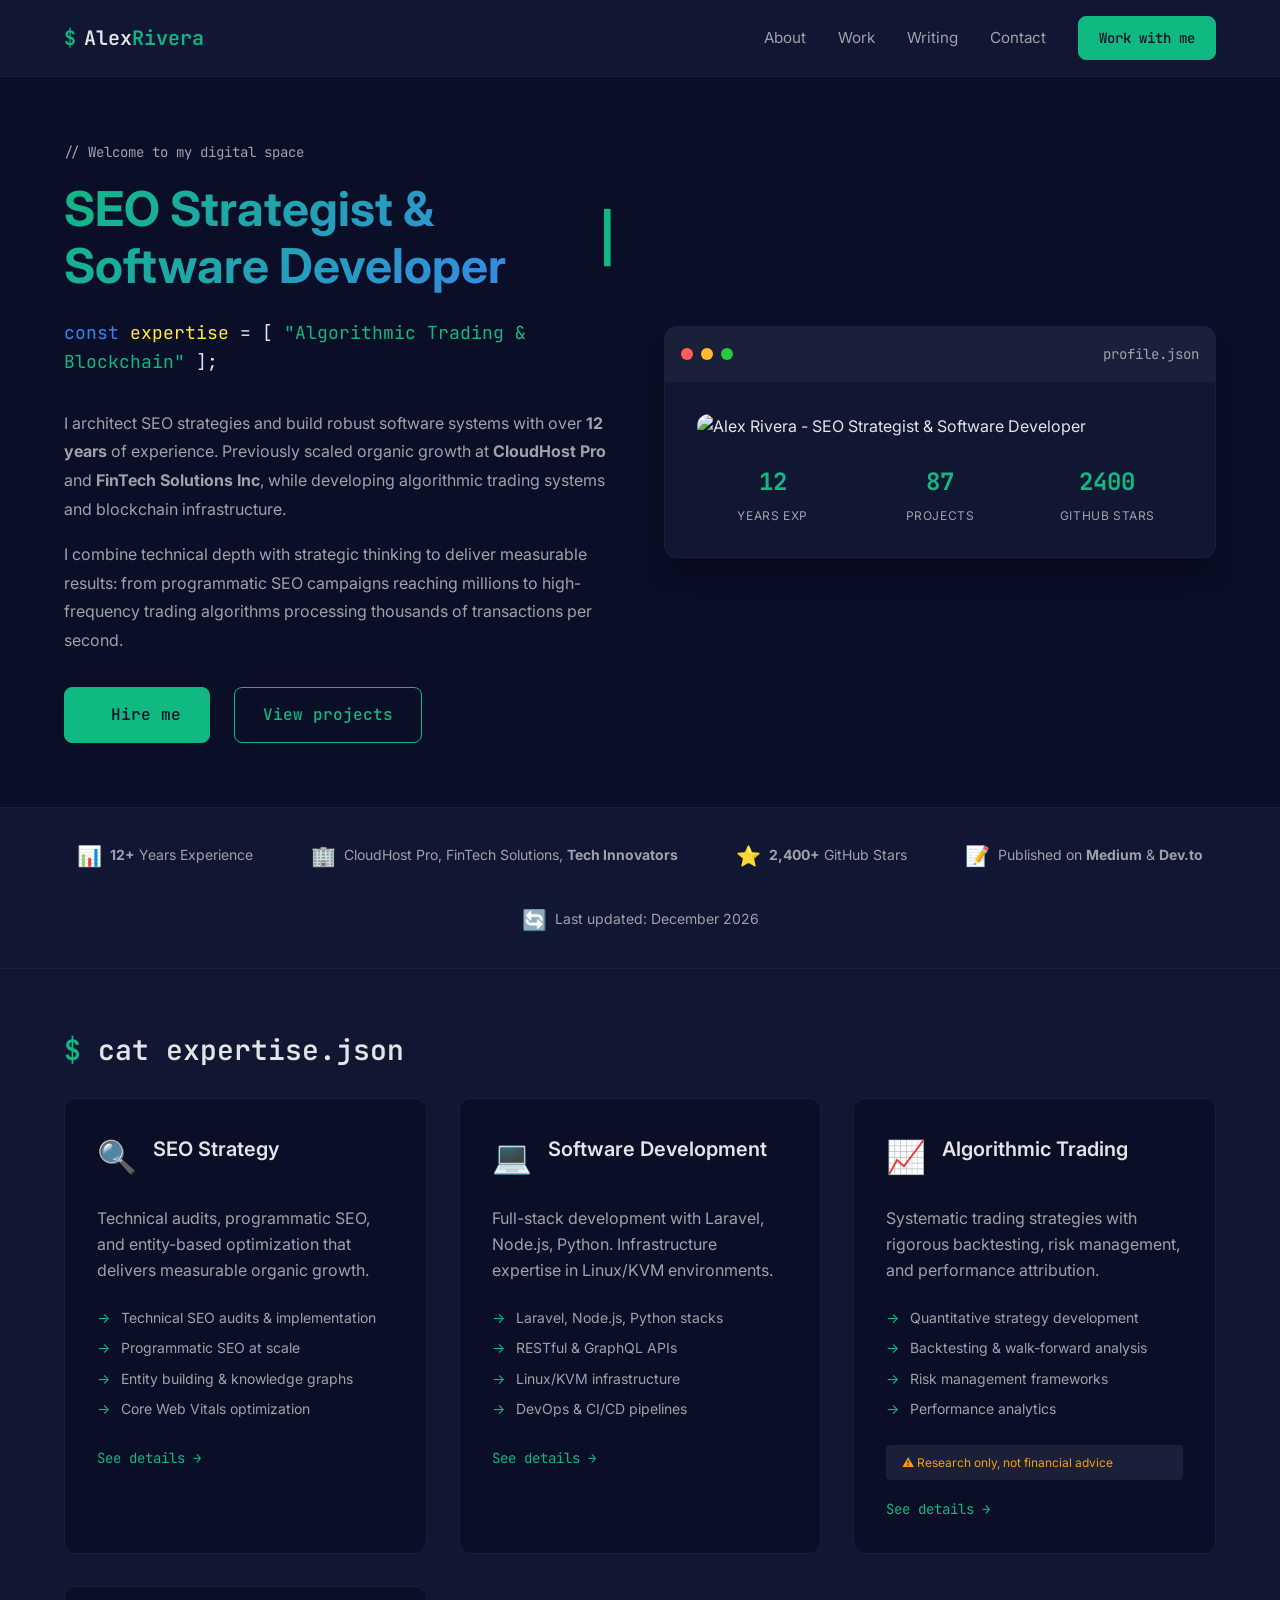
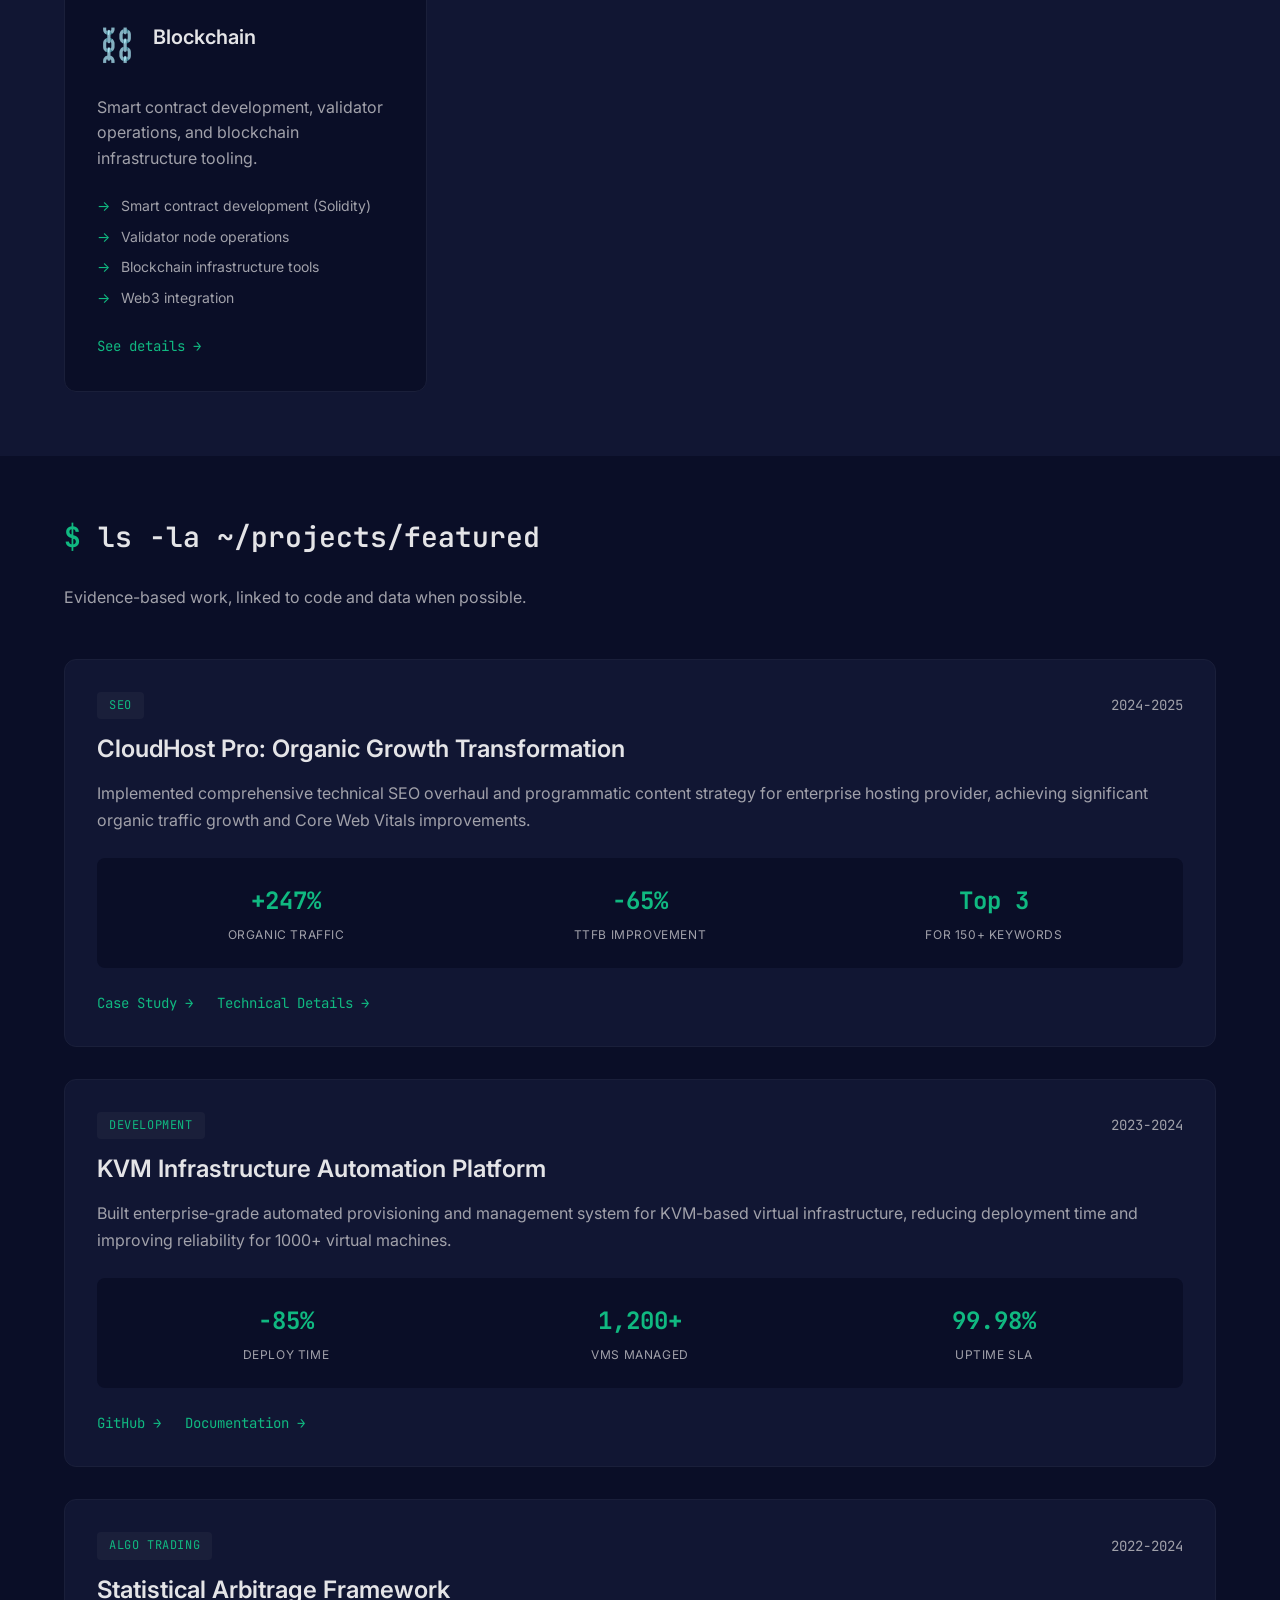
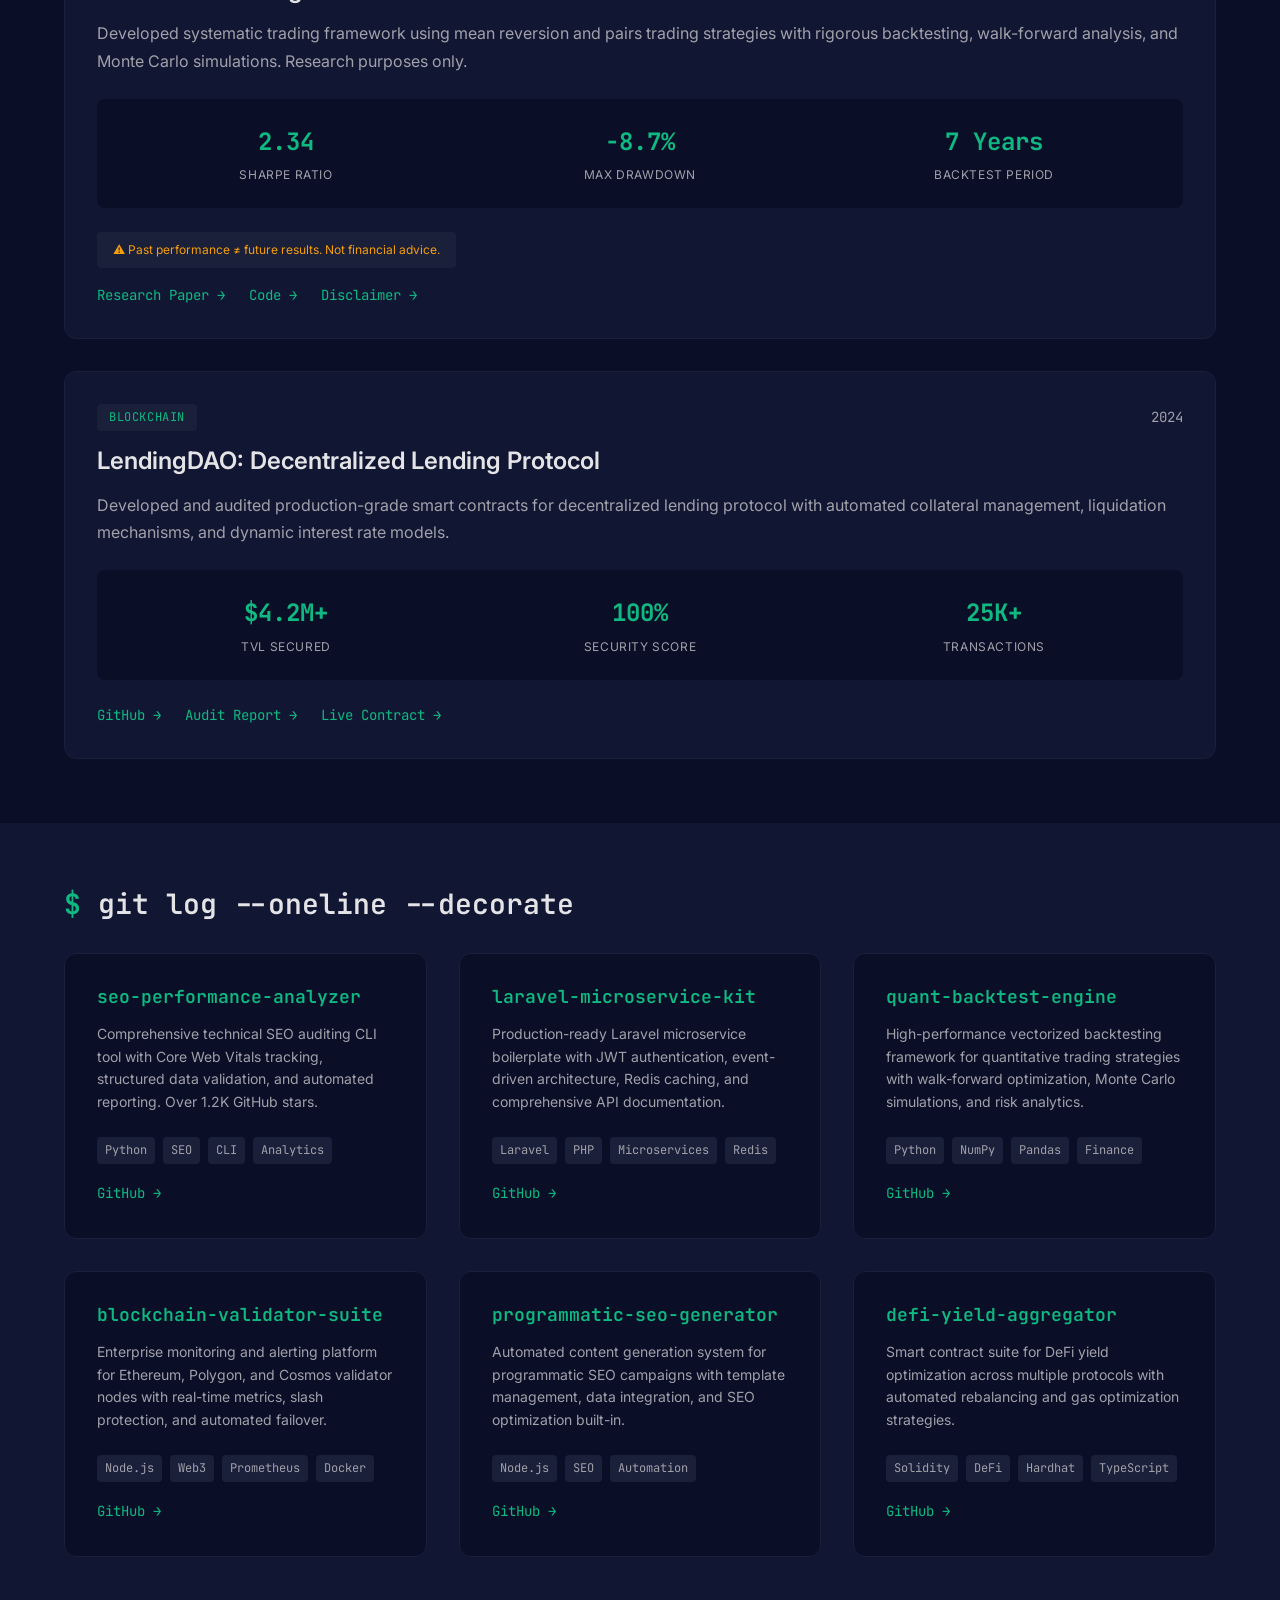
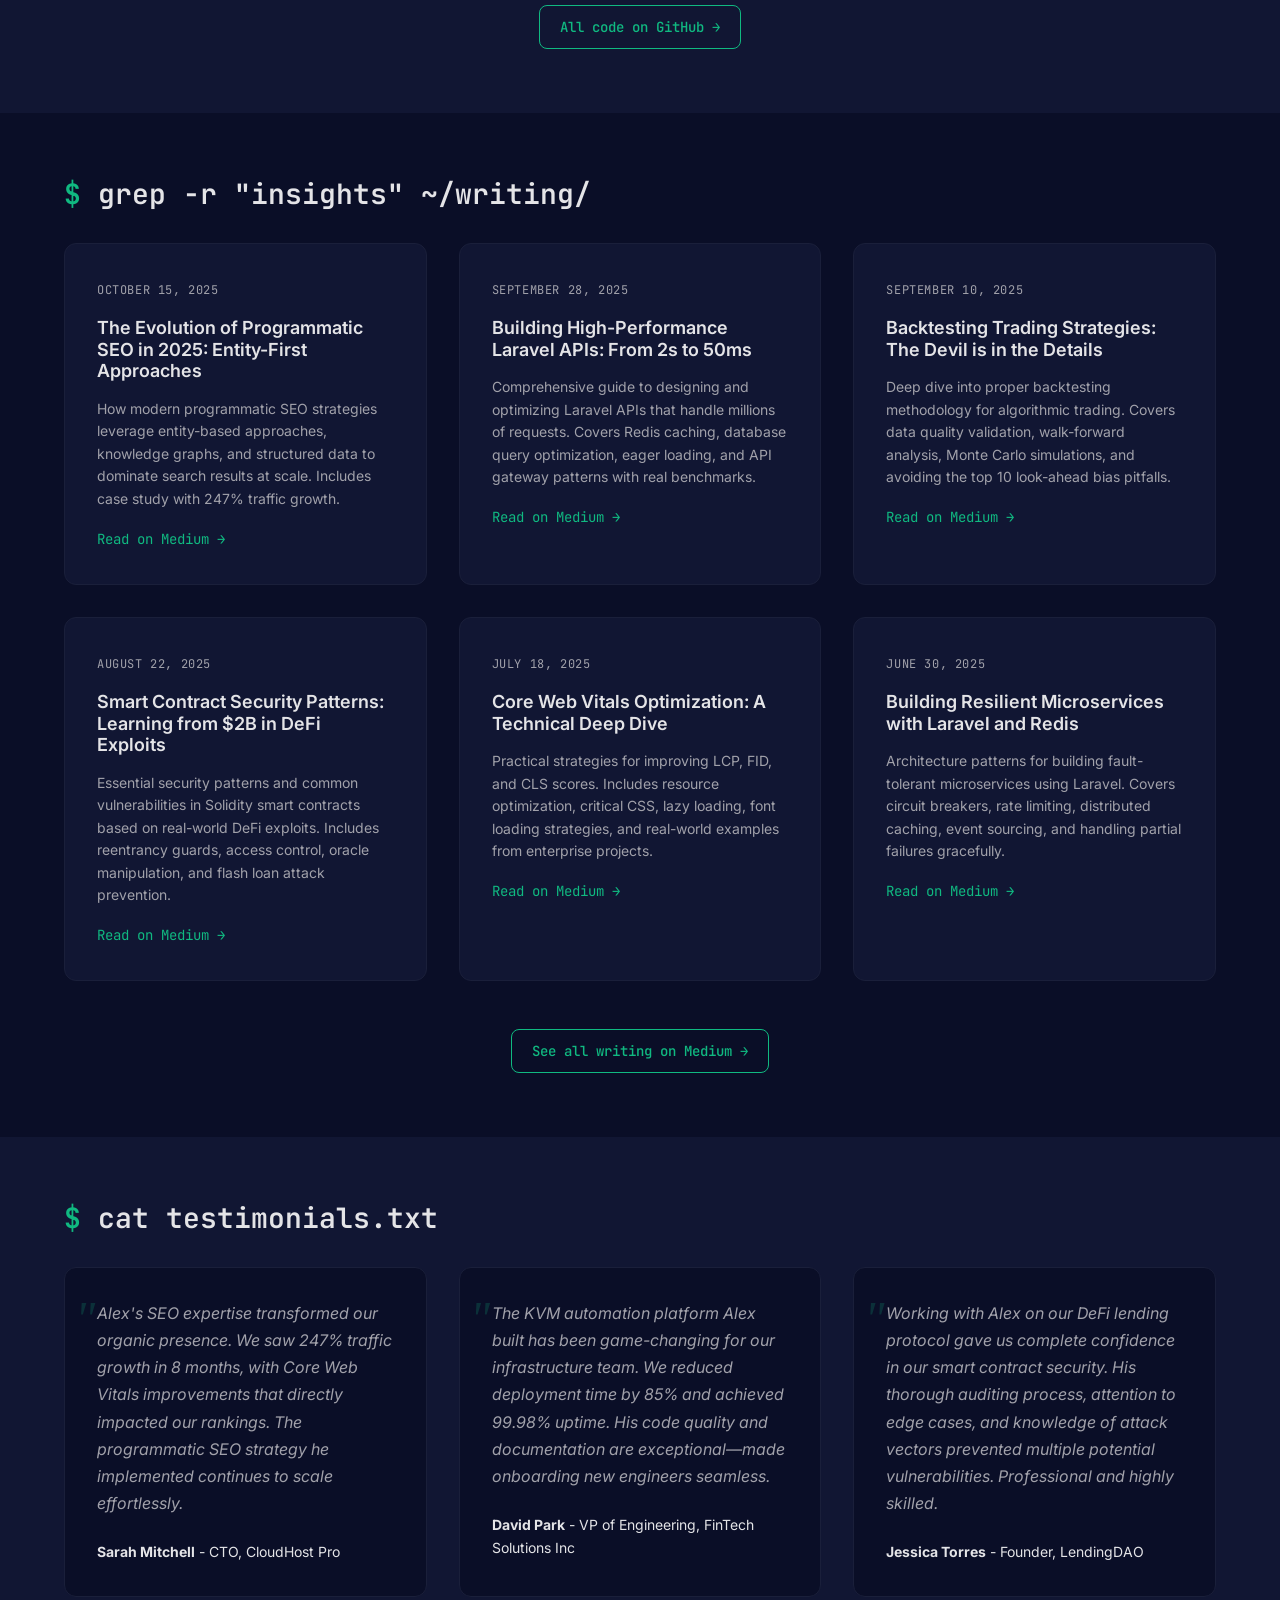
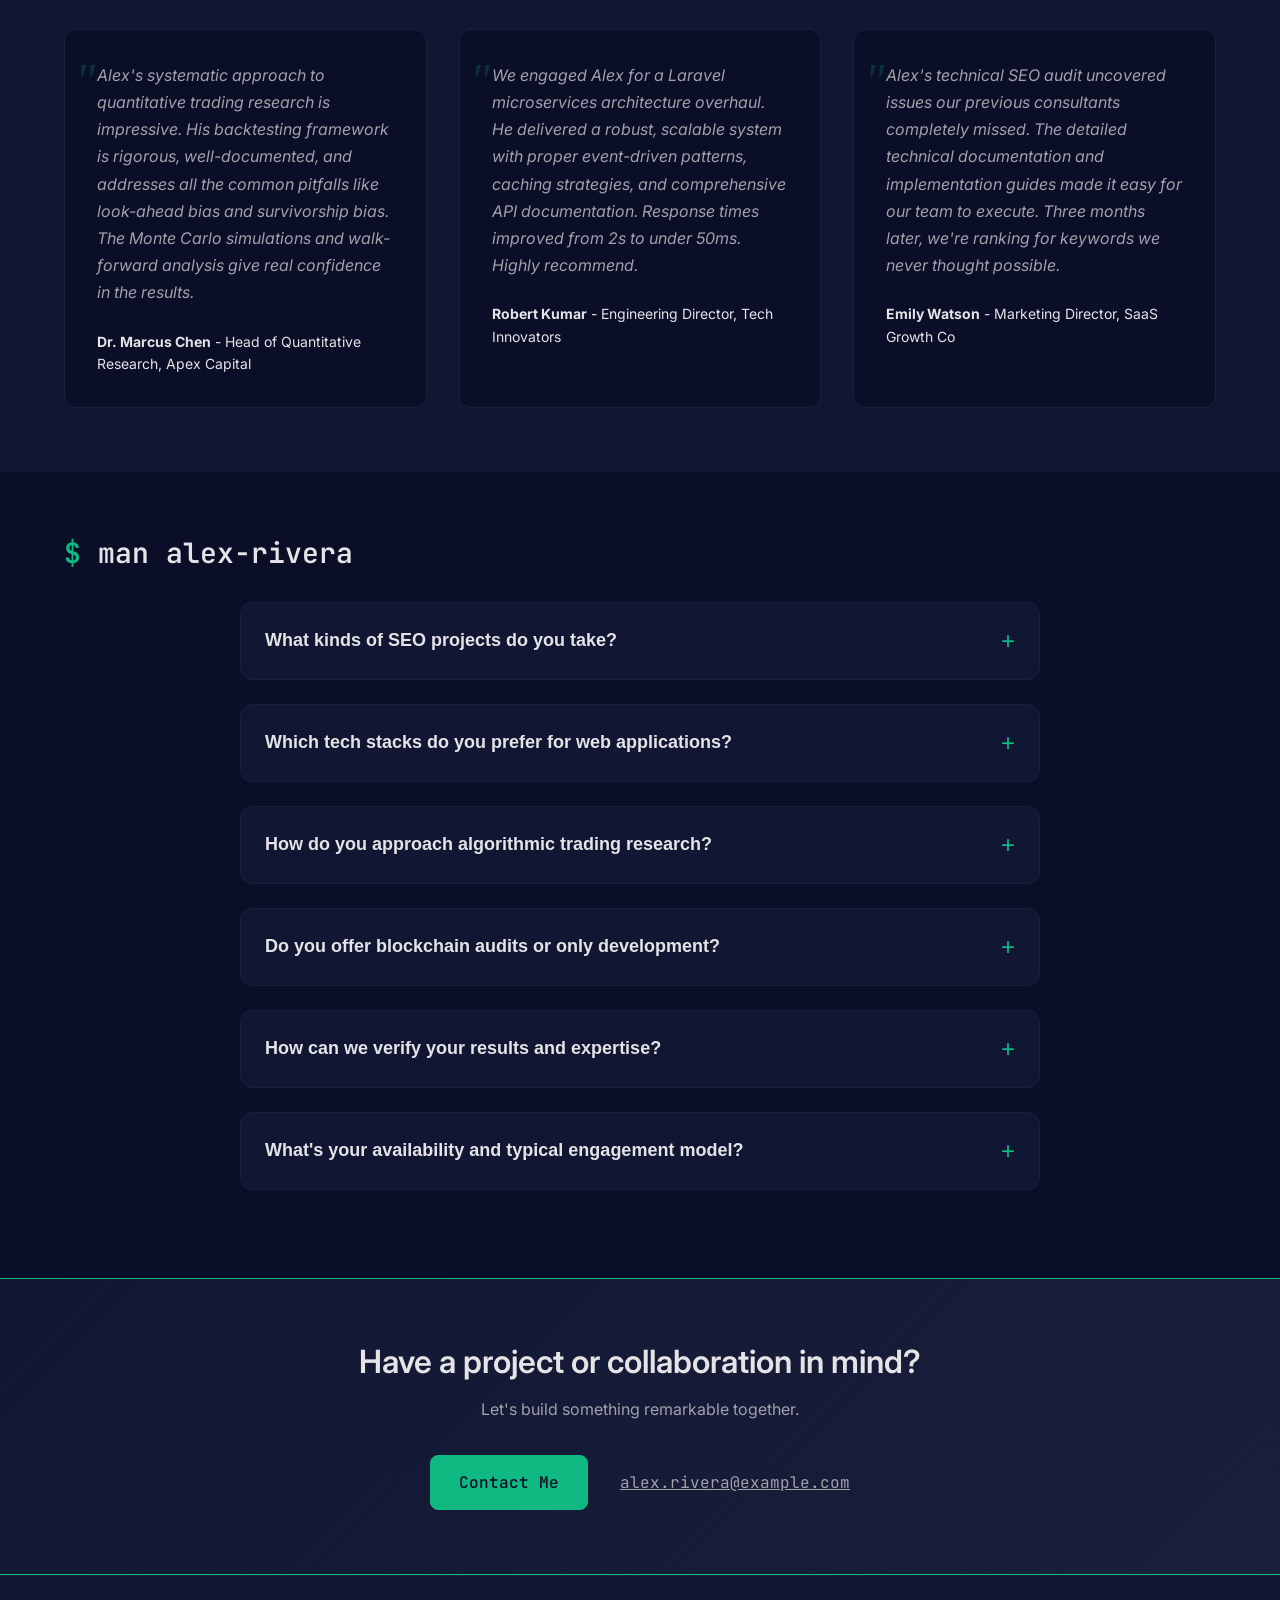
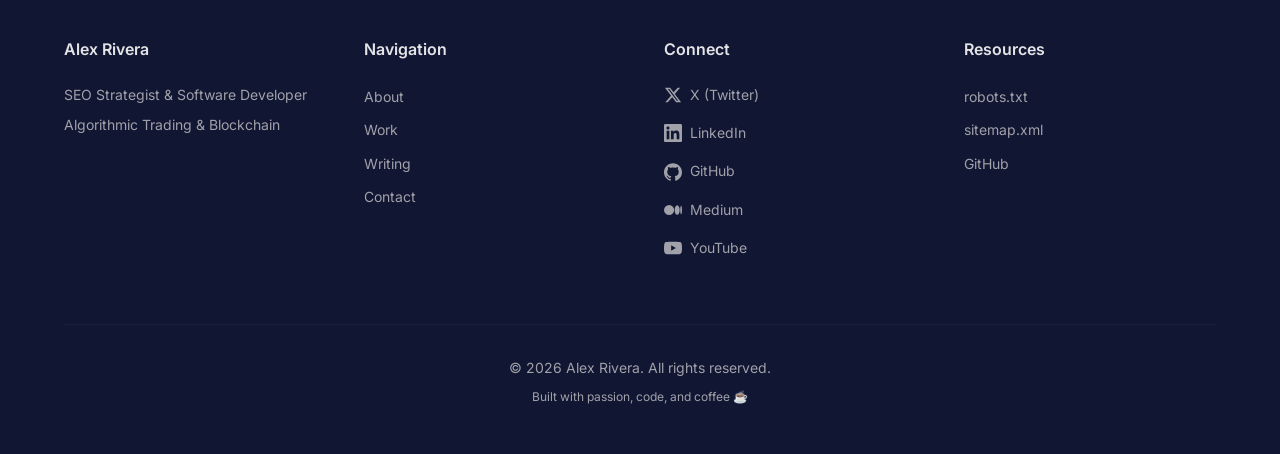
==== commit 95418bc1: "Fix sample data loading for local file access - Embedded config data inline in index.html to support" ====
--- a/index.html
+++ b/index.html
@@ -24,10 +24,10 @@
     <meta property="twitter:image" id="twitter-image" content="https://yourwebsite.com/assets/images/og-image.jpg">
 
     <!-- Favicon -->
-    <link rel="icon" type="image/svg+xml" href="/assets/favicon.svg">
+    <link rel="icon" type="image/svg+xml" href="assets/favicon.svg">
 
     <!-- Styles -->
-    <link rel="stylesheet" href="/css/style.css">
+    <link rel="stylesheet" href="css/style.css">
 
     <!-- Fonts -->
     <link rel="preconnect" href="https://fonts.googleapis.com">
@@ -118,7 +118,7 @@
                                 <span class="window-title">profile.json</span>
                             </div>
                             <div class="window-body">
-                                <img src="/assets/images/headshot.jpg" alt="Headshot" class="headshot" id="hero-headshot">
+                                <img src="assets/images/headshot.jpg" alt="Headshot" class="headshot" id="hero-headshot">
                                 <div class="profile-stats">
                                     <div class="stat-item">
                                         <span class="stat-value" data-count="10" id="stat-years">0</span>
@@ -295,7 +295,13 @@
         </div>
     </footer>
 
+    <!-- Embedded Config for Local File Access -->
+    <!-- This allows viewing sample data when opening the file directly without a web server -->
+    <script>
+        window.OPENFOLIO_CONFIG = {"personal":{"name":"Alex Rivera","firstName":"Alex","lastName":"Rivera","title":"SEO Strategist & Software Developer","subtitle":"Algorithmic Trading & Blockchain","email":"alex.rivera@example.com","website":"https://alexrivera.dev","image":"/assets/images/headshot.jpg","bio":["I architect SEO strategies and build robust software systems with over <strong>12 years</strong> of experience. Previously scaled organic growth at <strong>CloudHost Pro</strong> and <strong>FinTech Solutions Inc</strong>, while developing algorithmic trading systems and blockchain infrastructure.","I combine technical depth with strategic thinking to deliver measurable results: from programmatic SEO campaigns reaching millions to high-frequency trading algorithms processing thousands of transactions per second."],"yearsExperience":12,"projectsCompleted":87,"githubStars":2400},"seo":{"description":"Official site of Alex Rivera. SEO strategy and technical builds, algorithmic trading research, and blockchain experiments. Case studies, code, and writing.","keywords":["SEO","Software Development","Algorithmic Trading","Blockchain","Laravel","Node.js","Python"],"author":"Alex Rivera","ogImage":"/assets/images/og-image.jpg","twitterHandle":"@alexrivera","language":"en-US"},"schema":{"jobTitle":"SEO Strategist & Software Developer","description":"SEO Strategist & Software Developer specializing in Algorithmic Trading & Blockchain technology.","knowsAbout":["SEO","Software Development","Algorithmic Trading","Blockchain","Laravel","Node.js","Python","Linux","KVM"],"alumniOf":"Stanford University","worksFor":["CloudHost Pro","FinTech Solutions Inc"]},"social":{"twitter":"https://twitter.com/alexrivera","linkedin":"https://linkedin.com/in/alexrivera","github":"https://github.com/alexrivera","medium":"https://medium.com/@alexrivera","youtube":"https://youtube.com/@alexrivera"},"expertise":[{"icon":"🔍","title":"SEO Strategy","description":"Technical audits, programmatic SEO, and entity-based optimization that delivers measurable organic growth.","features":["Technical SEO audits & implementation","Programmatic SEO at scale","Entity building & knowledge graphs","Core Web Vitals optimization"],"link":"#seo-work"},{"icon":"💻","title":"Software Development","description":"Full-stack development with Laravel, Node.js, Python. Infrastructure expertise in Linux/KVM environments.","features":["Laravel, Node.js, Python stacks","RESTful & GraphQL APIs","Linux/KVM infrastructure","DevOps & CI/CD pipelines"],"link":"#programming-work"},{"icon":"📈","title":"Algorithmic Trading","description":"Systematic trading strategies with rigorous backtesting, risk management, and performance attribution.","features":["Quantitative strategy development","Backtesting & walk-forward analysis","Risk management frameworks","Performance analytics"],"disclaimer":"⚠️ Research only, not financial advice","link":"#trading-work"},{"icon":"⛓️","title":"Blockchain","description":"Smart contract development, validator operations, and blockchain infrastructure tooling.","features":["Smart contract development (Solidity)","Validator node operations","Blockchain infrastructure tools","Web3 integration"],"link":"#blockchain-work"}],"trust":[{"icon":"📊","text":"<strong>12+</strong> Years Experience"},{"icon":"🏢","text":"CloudHost Pro, FinTech Solutions, <strong>Tech Innovators</strong>"},{"icon":"⭐","text":"<strong>2,400+</strong> GitHub Stars"},{"icon":"📝","text":"Published on <strong>Medium</strong> & <strong>Dev.to</strong>"}],"work":[{"id":"seo-work","category":"SEO","date":"2024-2025","title":"CloudHost Pro: Organic Growth Transformation","description":"Implemented comprehensive technical SEO overhaul and programmatic content strategy for enterprise hosting provider, achieving significant organic traffic growth and Core Web Vitals improvements.","metrics":[{"value":"+247%","label":"Organic Traffic"},{"value":"-65%","label":"TTFB Improvement"},{"value":"Top 3","label":"For 150+ Keywords"}],"links":[{"text":"Case Study →","url":"https://medium.com/@alexrivera/cloudhost-seo-case-study"},{"text":"Technical Details →","url":"https://github.com/alexrivera/seo-case-studies"}]},{"id":"programming-work","category":"Development","date":"2023-2024","title":"KVM Infrastructure Automation Platform","description":"Built enterprise-grade automated provisioning and management system for KVM-based virtual infrastructure, reducing deployment time and improving reliability for 1000+ virtual machines.","metrics":[{"value":"-85%","label":"Deploy Time"},{"value":"1,200+","label":"VMs Managed"},{"value":"99.98%","label":"Uptime SLA"}],"links":[{"text":"GitHub →","url":"https://github.com/alexrivera/kvm-automation"},{"text":"Documentation →","url":"https://github.com/alexrivera/kvm-automation/wiki"}]},{"id":"trading-work","category":"Algo Trading","date":"2022-2024","title":"Statistical Arbitrage Framework","description":"Developed systematic trading framework using mean reversion and pairs trading strategies with rigorous backtesting, walk-forward analysis, and Monte Carlo simulations. Research purposes only.","metrics":[{"value":"2.34","label":"Sharpe Ratio"},{"value":"-8.7%","label":"Max Drawdown"},{"value":"7 Years","label":"Backtest Period"}],"disclaimer":"⚠️ Past performance ≠ future results. Not financial advice.","links":[{"text":"Research Paper →","url":"https://medium.com/@alexrivera/statistical-arbitrage-framework"},{"text":"Code →","url":"https://github.com/alexrivera/stat-arb-framework"},{"text":"Disclaimer →","url":"https://alexrivera.dev/legal"}]},{"id":"blockchain-work","category":"Blockchain","date":"2024","title":"LendingDAO: Decentralized Lending Protocol","description":"Developed and audited production-grade smart contracts for decentralized lending protocol with automated collateral management, liquidation mechanisms, and dynamic interest rate models.","metrics":[{"value":"$4.2M+","label":"TVL Secured"},{"value":"100%","label":"Security Score"},{"value":"25K+","label":"Transactions"}],"links":[{"text":"GitHub →","url":"https://github.com/alexrivera/lending-dao"},{"text":"Audit Report →","url":"https://github.com/alexrivera/lending-dao/blob/main/audit.pdf"},{"text":"Live Contract →","url":"https://etherscan.io/address/0x..."}]}],"projects":[{"name":"seo-performance-analyzer","description":"Comprehensive technical SEO auditing CLI tool with Core Web Vitals tracking, structured data validation, and automated reporting. Over 1.2K GitHub stars.","tags":["Python","SEO","CLI","Analytics"],"github":"https://github.com/alexrivera/seo-performance-analyzer"},{"name":"laravel-microservice-kit","description":"Production-ready Laravel microservice boilerplate with JWT authentication, event-driven architecture, Redis caching, and comprehensive API documentation.","tags":["Laravel","PHP","Microservices","Redis"],"github":"https://github.com/alexrivera/laravel-microservice-kit"},{"name":"quant-backtest-engine","description":"High-performance vectorized backtesting framework for quantitative trading strategies with walk-forward optimization, Monte Carlo simulations, and risk analytics.","tags":["Python","NumPy","Pandas","Finance"],"github":"https://github.com/alexrivera/quant-backtest-engine"},{"name":"blockchain-validator-suite","description":"Enterprise monitoring and alerting platform for Ethereum, Polygon, and Cosmos validator nodes with real-time metrics, slash protection, and automated failover.","tags":["Node.js","Web3","Prometheus","Docker"],"github":"https://github.com/alexrivera/blockchain-validator-suite"},{"name":"programmatic-seo-generator","description":"Automated content generation system for programmatic SEO campaigns with template management, data integration, and SEO optimization built-in.","tags":["Node.js","SEO","Automation"],"github":"https://github.com/alexrivera/programmatic-seo-generator"},{"name":"defi-yield-aggregator","description":"Smart contract suite for DeFi yield optimization across multiple protocols with automated rebalancing and gas optimization strategies.","tags":["Solidity","DeFi","Hardhat","TypeScript"],"github":"https://github.com/alexrivera/defi-yield-aggregator"}],"articles":[{"date":"October 15, 2025","title":"The Evolution of Programmatic SEO in 2025: Entity-First Approaches","excerpt":"How modern programmatic SEO strategies leverage entity-based approaches, knowledge graphs, and structured data to dominate search results at scale. Includes case study with 247% traffic growth.","url":"https://medium.com/@alexrivera/programmatic-seo-2025"},{"date":"September 28, 2025","title":"Building High-Performance Laravel APIs: From 2s to 50ms","excerpt":"Comprehensive guide to designing and optimizing Laravel APIs that handle millions of requests. Covers Redis caching, database query optimization, eager loading, and API gateway patterns with real benchmarks.","url":"https://medium.com/@alexrivera/laravel-api-performance"},{"date":"September 10, 2025","title":"Backtesting Trading Strategies: The Devil is in the Details","excerpt":"Deep dive into proper backtesting methodology for algorithmic trading. Covers data quality validation, walk-forward analysis, Monte Carlo simulations, and avoiding the top 10 look-ahead bias pitfalls.","url":"https://medium.com/@alexrivera/backtesting-pitfalls"},{"date":"August 22, 2025","title":"Smart Contract Security Patterns: Learning from $2B in DeFi Exploits","excerpt":"Essential security patterns and common vulnerabilities in Solidity smart contracts based on real-world DeFi exploits. Includes reentrancy guards, access control, oracle manipulation, and flash loan attack prevention.","url":"https://medium.com/@alexrivera/smart-contract-security"},{"date":"July 18, 2025","title":"Core Web Vitals Optimization: A Technical Deep Dive","excerpt":"Practical strategies for improving LCP, FID, and CLS scores. Includes resource optimization, critical CSS, lazy loading, font loading strategies, and real-world examples from enterprise projects.","url":"https://medium.com/@alexrivera/core-web-vitals-optimization"},{"date":"June 30, 2025","title":"Building Resilient Microservices with Laravel and Redis","excerpt":"Architecture patterns for building fault-tolerant microservices using Laravel. Covers circuit breakers, rate limiting, distributed caching, event sourcing, and handling partial failures gracefully.","url":"https://medium.com/@alexrivera/resilient-laravel-microservices"}],"testimonials":[{"text":"Alex's SEO expertise transformed our organic presence. We saw 247% traffic growth in 8 months, with Core Web Vitals improvements that directly impacted our rankings. The programmatic SEO strategy he implemented continues to scale effortlessly.","author":"Sarah Mitchell","role":"CTO, CloudHost Pro"},{"text":"The KVM automation platform Alex built has been game-changing for our infrastructure team. We reduced deployment time by 85% and achieved 99.98% uptime. His code quality and documentation are exceptional—made onboarding new engineers seamless.","author":"David Park","role":"VP of Engineering, FinTech Solutions Inc"},{"text":"Working with Alex on our DeFi lending protocol gave us complete confidence in our smart contract security. His thorough auditing process, attention to edge cases, and knowledge of attack vectors prevented multiple potential vulnerabilities. Professional and highly skilled.","author":"Jessica Torres","role":"Founder, LendingDAO"},{"text":"Alex's systematic approach to quantitative trading research is impressive. His backtesting framework is rigorous, well-documented, and addresses all the common pitfalls like look-ahead bias and survivorship bias. The Monte Carlo simulations and walk-forward analysis give real confidence in the results.","author":"Dr. Marcus Chen","role":"Head of Quantitative Research, Apex Capital"},{"text":"We engaged Alex for a Laravel microservices architecture overhaul. He delivered a robust, scalable system with proper event-driven patterns, caching strategies, and comprehensive API documentation. Response times improved from 2s to under 50ms. Highly recommend.","author":"Robert Kumar","role":"Engineering Director, Tech Innovators"},{"text":"Alex's technical SEO audit uncovered issues our previous consultants completely missed. The detailed technical documentation and implementation guides made it easy for our team to execute. Three months later, we're ranking for keywords we never thought possible.","author":"Emily Watson","role":"Marketing Director, SaaS Growth Co"}],"faq":[{"question":"What kinds of SEO projects do you take?","answer":"I focus on technical SEO, programmatic SEO at scale, and entity-based optimization for SaaS, hosting, and tech companies. Projects typically include comprehensive technical audits, Core Web Vitals optimization, structured data implementation, programmatic content strategies, and knowledge graph development. Recent projects achieved 247% organic traffic growth and top-3 rankings for 150+ competitive keywords. I provide measurable outcomes with full documentation and code access when applicable. Minimum project size is typically $15K for comprehensive audits, with ongoing retainers available."},{"question":"Which tech stacks do you prefer for web applications?","answer":"My primary stacks are Laravel (PHP) for robust backends with extensive ecosystem support, Node.js for real-time applications and microservices, and Python for data processing and automation. I deploy on Linux environments (Ubuntu/Debian) with KVM virtualization and Docker containerization. For APIs, I build both RESTful and GraphQL architectures depending on client needs. Recent projects include microservices handling 10M+ requests/day with sub-50ms response times, and KVM automation managing 1,200+ VMs with 99.98% uptime."},{"question":"How do you approach algorithmic trading research?","answer":"All research follows rigorous scientific methodology: data quality validation, walk-forward analysis, out-of-sample testing, and Monte Carlo simulations. I focus on systematic, rule-based strategies with clear risk management frameworks. My backtesting engine accounts for transaction costs, slippage, market impact, and realistic order execution. Recent frameworks achieved Sharpe ratios of 2.34 with max drawdowns under 10% over 7-year backtest periods. All work is for research purposes only—I don't provide financial advice, manage funds, or guarantee future performance. Full methodology documentation and reproducible code provided."},{"question":"Do you offer blockchain audits or only development?","answer":"I offer smart contract development, security reviews, and validator infrastructure setup. For security, I conduct thorough code reviews using industry-standard tools (Slither, Mythril, MythX) combined with manual analysis and attack vector testing. Recent projects include a DeFi lending protocol securing $4.2M+ TVL with 100% security score. However, for production DeFi protocols handling significant TVL, I recommend supplementing my review with specialized audit firms like Trail of Bits or OpenZeppelin. I'm best suited for development, architecture consulting, validator operations, and infrastructure work in the blockchain space."},{"question":"How can we verify your results and expertise?","answer":"All case studies link to verifiable data: GitHub repositories with 2,400+ total stars for code quality review, published articles on Medium detailing methodologies with reproducible steps, and anonymized analytics screenshots for client outcomes. My open-source projects (seo-performance-analyzer, quant-backtest-engine, blockchain-validator-suite) demonstrate real-world implementations. You can review independent testimonials from CTOs, VPs of Engineering, and technical leaders at CloudHost Pro, FinTech Solutions, and other firms. References available upon request. I maintain transparency through detailed documentation, technical blog posts, and active open-source contributions."},{"question":"What's your availability and typical engagement model?","answer":"I currently take on 2-3 concurrent projects with a mix of fixed-scope and retainer arrangements. Fixed-scope projects (audits, migrations, implementations) range from 4-12 weeks. Retainers are available for ongoing SEO optimization, infrastructure management, or development work, starting at $8K/month. I'm based in the US (PST timezone) and typically work with startups to mid-market companies. Initial consultation calls are free—we'll discuss your needs, technical challenges, and determine if there's a good fit. Contact me at alex.rivera@example.com to schedule."}]};
+    </script>
+
     <!-- Scripts -->
-    <script src="/js/main.js"></script>
+    <script src="js/main.js"></script>
 </body>
 </html>
